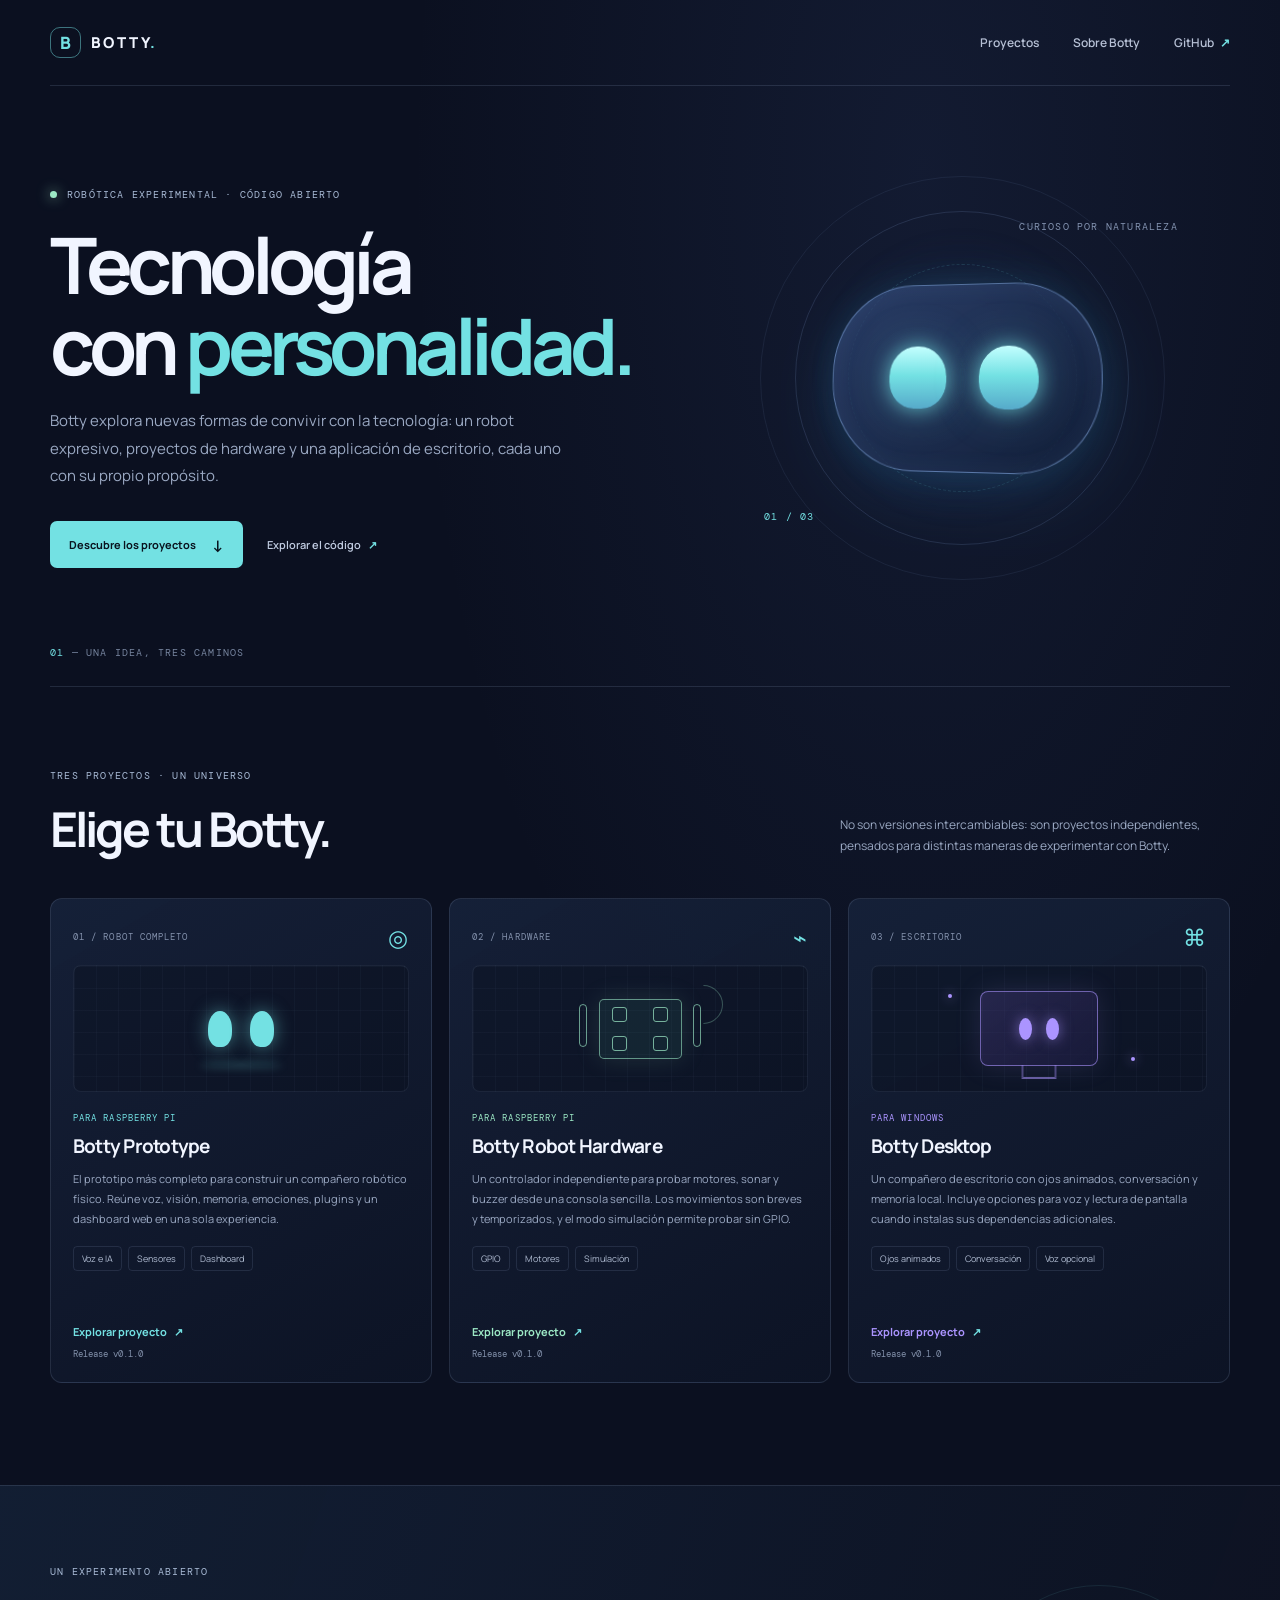
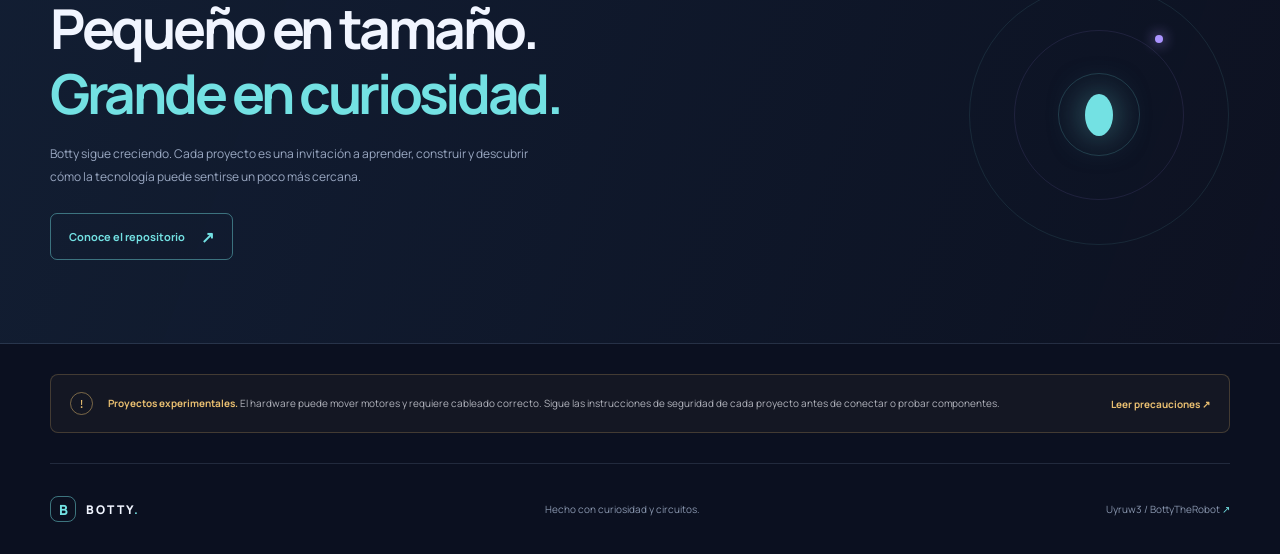
==== docs/index.html @ b3173e44 "Add Botty project showcase website Create a responsive Spanish landing page with descriptions and li" ====
<!doctype html>
<html lang="es">
  <head>
    <meta charset="utf-8">
    <meta name="viewport" content="width=device-width, initial-scale=1">
    <meta name="theme-color" content="#0b1020">
    <meta
      name="description"
      content="Conoce Botty: tres proyectos independientes de robótica y escritorio, con voz, visión, emociones y control físico."
    >
    <title>Botty — robótica con personalidad</title>
    <link rel="stylesheet" href="styles.css">
  </head>
  <body>
    <header class="site-header">
      <a class="brand" href="#inicio" aria-label="Botty, inicio">
        <span class="brand-mark" aria-hidden="true">B</span>
        <span>BOTTY<span class="brand-dot">.</span></span>
      </a>
      <nav aria-label="Navegación principal">
        <a href="#proyectos">Proyectos</a>
        <a href="#filosofia">Sobre Botty</a>
        <a class="nav-link" href="https://github.com/Uyruw3/BottyTheRobot">GitHub <span aria-hidden="true">↗</span></a>
      </nav>
    </header>

    <main>
      <section class="hero" id="inicio">
        <div class="hero-copy">
          <p class="eyebrow"><span class="status-dot"></span> ROBÓTICA EXPERIMENTAL · CÓDIGO ABIERTO</p>
          <h1>Tecnología<br>con <span>personalidad.</span></h1>
          <p class="hero-description">
            Botty explora nuevas formas de convivir con la tecnología: un robot
            expresivo, proyectos de hardware y una aplicación de escritorio,
            cada uno con su propio propósito.
          </p>
          <div class="hero-actions">
            <a class="button button-primary" href="#proyectos">Descubre los proyectos <span aria-hidden="true">↓</span></a>
            <a class="text-link" href="https://github.com/Uyruw3/BottyTheRobot">Explorar el código <span aria-hidden="true">↗</span></a>
          </div>
        </div>
        <div class="botty-orbit" role="img" aria-label="Ilustración abstracta de los ojos de Botty">
          <div class="orbit orbit-one"></div>
          <div class="orbit orbit-two"></div>
          <div class="botty-face">
            <span class="eye eye-left"></span>
            <span class="eye eye-right"></span>
          </div>
          <span class="orbit-label">CURIOSO POR NATURALEZA</span>
          <span class="orbit-coord">01 / 03</span>
        </div>
        <div class="hero-index" aria-hidden="true"><span>01</span> — UNA IDEA, TRES CAMINOS</div>
      </section>

      <section class="projects section-wrap" id="proyectos">
        <div class="section-heading">
          <div>
            <p class="eyebrow">TRES PROYECTOS · UN UNIVERSO</p>
            <h2>Elige tu Botty.</h2>
          </div>
          <p class="section-intro">
            No son versiones intercambiables: son proyectos independientes,
            pensados para distintas maneras de experimentar con Botty.
          </p>
        </div>

        <div class="project-grid">
          <article class="project-card card-prototype">
            <div class="card-topline"><span>01 / ROBOT COMPLETO</span><span class="card-symbol" aria-hidden="true">◎</span></div>
            <div class="project-illustration illustration-prototype" aria-hidden="true">
              <span class="illustration-eye"></span><span class="illustration-eye"></span>
              <span class="illustration-base"></span>
            </div>
            <p class="project-kicker">PARA RASPBERRY PI</p>
            <h3>Botty Prototype</h3>
            <p class="project-description">
              El prototipo más completo para construir un compañero robótico
              físico. Reúne voz, visión, memoria, emociones, plugins y un
              dashboard web en una sola experiencia.
            </p>
            <ul class="tag-list" aria-label="Funciones principales">
              <li>Voz e IA</li><li>Sensores</li><li>Dashboard</li>
            </ul>
            <a class="card-link" href="https://github.com/Uyruw3/BottyTheRobot/tree/robot_botty-v0.1.0/robot_botty">
              Explorar proyecto <span aria-hidden="true">↗</span>
            </a>
            <a class="release-link" href="https://github.com/Uyruw3/BottyTheRobot/releases/tag/robot_botty-v0.1.0">Release v0.1.0</a>
          </article>

          <article class="project-card card-hardware">
            <div class="card-topline"><span>02 / HARDWARE</span><span class="card-symbol" aria-hidden="true">⌁</span></div>
            <div class="project-illustration illustration-hardware" aria-hidden="true">
              <span class="hardware-wheel wheel-left"></span>
              <span class="hardware-board"><i></i><i></i><i></i><i></i></span>
              <span class="hardware-wheel wheel-right"></span>
              <span class="hardware-wave"></span>
            </div>
            <p class="project-kicker">PARA RASPBERRY PI</p>
            <h3>Botty Robot Hardware</h3>
            <p class="project-description">
              Un controlador independiente para probar motores, sonar y buzzer
              desde una consola sencilla. Los movimientos son breves y
              temporizados, y el modo simulación permite probar sin GPIO.
            </p>
            <ul class="tag-list" aria-label="Funciones principales">
              <li>GPIO</li><li>Motores</li><li>Simulación</li>
            </ul>
            <a class="card-link" href="https://github.com/Uyruw3/BottyTheRobot/tree/botty-robot-v0.1.0/botty-robot">
              Explorar proyecto <span aria-hidden="true">↗</span>
            </a>
            <a class="release-link" href="https://github.com/Uyruw3/BottyTheRobot/releases/tag/botty-robot-v0.1.0">Release v0.1.0</a>
          </article>

          <article class="project-card card-desktop">
            <div class="card-topline"><span>03 / ESCRITORIO</span><span class="card-symbol" aria-hidden="true">⌘</span></div>
            <div class="project-illustration illustration-desktop" aria-hidden="true">
              <span class="screen-frame">
                <span class="screen-eyes"><i></i><i></i></span>
                <span class="screen-stand"></span>
              </span>
              <span class="screen-spark spark-one"></span>
              <span class="screen-spark spark-two"></span>
            </div>
            <p class="project-kicker">PARA WINDOWS</p>
            <h3>Botty Desktop</h3>
            <p class="project-description">
              Un compañero de escritorio con ojos animados, conversación y
              memoria local. Incluye opciones para voz y lectura de pantalla
              cuando instalas sus dependencias adicionales.
            </p>
            <ul class="tag-list" aria-label="Funciones principales">
              <li>Ojos animados</li><li>Conversación</li><li>Voz opcional</li>
            </ul>
            <a class="card-link" href="https://github.com/Uyruw3/BottyTheRobot/tree/botty-desktop-v0.1.0/botty-desktop">
              Explorar proyecto <span aria-hidden="true">↗</span>
            </a>
            <a class="release-link" href="https://github.com/Uyruw3/BottyTheRobot/releases/tag/botty-desktop-v0.1.0">Release v0.1.0</a>
          </article>
        </div>
      </section>

      <section class="manifesto" id="filosofia">
        <div class="manifesto-inner">
          <p class="eyebrow">UN EXPERIMENTO ABIERTO</p>
          <h2>Pequeño en tamaño.<br><span>Grande en curiosidad.</span></h2>
          <p>
            Botty sigue creciendo. Cada proyecto es una invitación a aprender,
            construir y descubrir cómo la tecnología puede sentirse un poco
            más cercana.
          </p>
          <a class="button button-outline" href="https://github.com/Uyruw3/BottyTheRobot">Conoce el repositorio <span aria-hidden="true">↗</span></a>
        </div>
        <div class="manifesto-orbit" aria-hidden="true"><span></span><i></i></div>
      </section>

      <aside class="safety-note">
        <span class="safety-icon" aria-hidden="true">!</span>
        <p><strong>Proyectos experimentales.</strong> El hardware puede mover motores y requiere cableado correcto. Sigue las instrucciones de seguridad de cada proyecto antes de conectar o probar componentes.</p>
        <a href="https://github.com/Uyruw3/BottyTheRobot/tree/botty-robot-v0.1.0/botty-robot#requirements-and-wiring">Leer precauciones <span aria-hidden="true">↗</span></a>
      </aside>
    </main>

    <footer class="site-footer">
      <a class="brand" href="#inicio"><span class="brand-mark" aria-hidden="true">B</span><span>BOTTY<span class="brand-dot">.</span></span></a>
      <p>Hecho con curiosidad y circuitos.</p>
      <a href="https://github.com/Uyruw3/BottyTheRobot">Uyruw3 / BottyTheRobot <span aria-hidden="true">↗</span></a>
    </footer>
  </body>
</html>
---- docs/styles.css ----
@import url("https://fonts.googleapis.com/css2?family=DM+Mono:wght@400;500&family=Manrope:wght@400;500;600;700;800&display=swap");

:root {
  color-scheme: dark;
  --bg: #0b1020;
  --bg-soft: #10172a;
  --panel: #121b30;
  --line: rgba(174, 194, 231, 0.14);
  --text: #f1f5ff;
  --muted: #9aa8c2;
  --cyan: #73e1e3;
  --violet: #ab94ff;
  --mint: #9ce8c5;
  --mono: "DM Mono", Consolas, monospace;
  --sans: "Manrope", "Segoe UI", sans-serif;
}

* {
  box-sizing: border-box;
}

html {
  scroll-behavior: smooth;
}

body {
  min-width: 320px;
  margin: 0;
  background:
    radial-gradient(ellipse at 72% 8%, rgba(75, 105, 177, 0.12), transparent 32rem),
    var(--bg);
  color: var(--text);
  font-family: var(--sans);
  -webkit-font-smoothing: antialiased;
}

a {
  color: inherit;
  text-decoration: none;
}

a:focus-visible {
  outline: 2px solid var(--cyan);
  outline-offset: 5px;
}

.site-header,
.site-footer {
  display: flex;
  align-items: center;
  justify-content: space-between;
  width: min(1180px, calc(100% - 64px));
  margin: 0 auto;
}

.site-header {
  min-height: 86px;
  border-bottom: 1px solid var(--line);
}

.brand {
  display: inline-flex;
  align-items: center;
  gap: 10px;
  font-size: 15px;
  font-weight: 800;
  letter-spacing: 0.16em;
}

.brand-mark {
  display: grid;
  width: 31px;
  height: 31px;
  place-items: center;
  border: 1px solid rgba(115, 225, 227, 0.48);
  border-radius: 10px;
  color: var(--cyan);
  font-size: 17px;
  letter-spacing: 0;
}

.brand-dot {
  color: var(--cyan);
}

.site-header nav {
  display: flex;
  align-items: center;
  gap: 34px;
  color: #b6c0d5;
  font-size: 12px;
  font-weight: 600;
}

.site-header nav a,
.site-footer a,
.text-link,
.safety-note a {
  transition: color 160ms ease;
}

.site-header nav a:hover,
.site-footer a:hover,
.text-link:hover,
.safety-note a:hover {
  color: var(--cyan);
}

.nav-link span {
  margin-left: 4px;
  color: var(--cyan);
}

.hero {
  position: relative;
  display: grid;
  grid-template-columns: 1fr 0.88fr;
  align-items: center;
  gap: 36px;
  width: min(1180px, calc(100% - 64px));
  min-height: 570px;
  margin: 0 auto;
  padding: 72px 0 88px;
}

.hero-copy {
  position: relative;
  z-index: 1;
  max-width: 620px;
}

.eyebrow,
.project-kicker,
.card-topline,
.hero-index,
.orbit-label,
.orbit-coord {
  font-family: var(--mono);
  font-size: 10px;
  font-weight: 400;
  letter-spacing: 0.12em;
}

.eyebrow {
  display: flex;
  align-items: center;
  gap: 10px;
  margin: 0 0 23px;
  color: #a8bad5;
}

.status-dot {
  width: 7px;
  height: 7px;
  border-radius: 50%;
  background: var(--mint);
  box-shadow: 0 0 13px rgba(156, 232, 197, 0.8);
}

h1,
h2,
h3,
p {
  margin-top: 0;
}

h1 {
  margin-bottom: 21px;
  font-size: clamp(48px, 6.5vw, 78px);
  font-weight: 700;
  letter-spacing: -0.07em;
  line-height: 1.04;
}

h1 span,
.manifesto h2 span {
  color: var(--cyan);
}

.hero-description {
  max-width: 535px;
  margin-bottom: 31px;
  color: var(--muted);
  font-size: 15px;
  line-height: 1.85;
}

.hero-actions {
  display: flex;
  align-items: center;
  flex-wrap: wrap;
  gap: 24px;
}

.button {
  display: inline-flex;
  min-height: 47px;
  align-items: center;
  justify-content: center;
  gap: 16px;
  padding: 0 18px;
  border: 1px solid transparent;
  border-radius: 7px;
  font-size: 11px;
  font-weight: 700;
  transition: transform 160ms ease, background 160ms ease, border-color 160ms ease;
}

.button:hover {
  transform: translateY(-2px);
}

.button-primary {
  background: var(--cyan);
  color: #09131e;
}

.button-primary:hover {
  background: #9af2ed;
}

.button-primary span,
.button-outline span {
  font-size: 16px;
}

.text-link {
  color: #c0cbe0;
  font-size: 11px;
  font-weight: 600;
}

.text-link span,
.card-link span {
  margin-left: 5px;
  color: var(--cyan);
}

.botty-orbit {
  position: relative;
  display: grid;
  width: min(100%, 440px);
  aspect-ratio: 1;
  place-items: center;
  justify-self: center;
  isolation: isolate;
}

.botty-orbit::before,
.botty-orbit::after {
  position: absolute;
  z-index: -1;
  border-radius: 50%;
  content: "";
}

.botty-orbit::before {
  inset: 17%;
  background: radial-gradient(circle, rgba(76, 111, 176, 0.24), rgba(21, 35, 65, 0.12) 57%, transparent 72%);
  filter: blur(4px);
}

.botty-orbit::after {
  inset: 4%;
  border: 1px solid rgba(127, 154, 208, 0.1);
}

.orbit {
  position: absolute;
  border: 1px solid rgba(135, 163, 217, 0.17);
  border-radius: 50%;
}

.orbit-one {
  inset: 12%;
}

.orbit-two {
  inset: 24%;
  border-style: dashed;
  border-color: rgba(115, 225, 227, 0.15);
}

.botty-face {
  display: flex;
  width: 62%;
  height: 43%;
  align-items: center;
  justify-content: center;
  gap: 12%;
  border: 1px solid rgba(137, 177, 234, 0.54);
  border-radius: 31% / 48%;
  background: linear-gradient(145deg, rgba(48, 71, 118, 0.76), rgba(17, 30, 56, 0.9));
  box-shadow:
    0 20px 65px rgba(41, 108, 171, 0.22),
    inset 0 0 25px rgba(122, 178, 240, 0.08),
    0 0 40px rgba(69, 180, 208, 0.12);
  transform: perspective(550px) rotateY(-9deg) rotateX(3deg);
}

.eye {
  width: 22%;
  height: 34%;
  border-radius: 48% 48% 43% 43%;
  background: linear-gradient(180deg, #c3ffff 0%, var(--cyan) 47%, #56aaca 100%);
  box-shadow: 0 0 20px rgba(115, 225, 227, 0.7), 0 0 48px rgba(115, 225, 227, 0.26);
  animation: blink 6s ease-in-out infinite;
}

.eye-right {
  animation-delay: 120ms;
}

.orbit-label,
.orbit-coord {
  position: absolute;
  color: #8393b0;
}

.orbit-label {
  top: 14%;
  right: 1%;
}

.orbit-coord {
  bottom: 17%;
  left: 5%;
  color: var(--cyan);
}

.hero-index {
  position: absolute;
  bottom: 27px;
  left: 0;
  color: #76849e;
}

.hero-index span {
  color: var(--cyan);
}

.section-wrap {
  width: min(1180px, calc(100% - 64px));
  margin: 0 auto;
}

.projects {
  padding: 82px 0 102px;
  border-top: 1px solid var(--line);
}

.section-heading {
  display: flex;
  align-items: end;
  justify-content: space-between;
  gap: 40px;
  margin-bottom: 37px;
}

.section-heading .eyebrow {
  margin-bottom: 14px;
}

h2 {
  margin-bottom: 0;
  font-size: clamp(34px, 4vw, 48px);
  font-weight: 700;
  letter-spacing: -0.06em;
}

.section-intro {
  max-width: 390px;
  margin-bottom: 4px;
  color: var(--muted);
  font-size: 12px;
  line-height: 1.8;
}

.project-grid {
  display: grid;
  grid-template-columns: repeat(3, minmax(0, 1fr));
  gap: 17px;
}

.project-card {
  display: flex;
  min-height: 485px;
  flex-direction: column;
  padding: 22px;
  border: 1px solid var(--line);
  border-radius: 12px;
  background: linear-gradient(150deg, rgba(22, 33, 57, 0.94), rgba(13, 20, 37, 0.96));
  transition: border-color 180ms ease, transform 180ms ease;
}

.project-card:hover {
  transform: translateY(-4px);
  border-color: rgba(115, 225, 227, 0.35);
}

.card-topline {
  display: flex;
  align-items: center;
  justify-content: space-between;
  color: #8492ad;
  font-size: 9px;
}

.card-symbol {
  color: var(--cyan);
  font-family: var(--sans);
  font-size: 23px;
}

.project-illustration {
  position: relative;
  display: flex;
  height: 127px;
  align-items: center;
  justify-content: center;
  overflow: hidden;
  margin: 12px 0 20px;
  border: 1px solid rgba(149, 171, 211, 0.1);
  border-radius: 8px;
  background:
    linear-gradient(rgba(148, 174, 220, 0.035) 1px, transparent 1px),
    linear-gradient(90deg, rgba(148, 174, 220, 0.035) 1px, transparent 1px),
    rgba(8, 14, 27, 0.38);
  background-size: 22px 22px;
}

.illustration-eye {
  z-index: 1;
  width: 24px;
  height: 36px;
  margin: 0 9px;
  border-radius: 50% 50% 42% 42%;
  background: var(--cyan);
  box-shadow: 0 0 18px rgba(115, 225, 227, 0.52);
}

.illustration-base {
  position: absolute;
  bottom: 24px;
  width: 82px;
  height: 4px;
  border-radius: 50%;
  background: rgba(115, 225, 227, 0.36);
  filter: blur(4px);
}

.hardware-board {
  position: relative;
  display: grid;
  width: 83px;
  height: 60px;
  grid-template-columns: 1fr 1fr;
  place-items: center;
  border: 1px solid rgba(156, 232, 197, 0.58);
  border-radius: 5px;
  background: rgba(58, 126, 111, 0.16);
  box-shadow: 0 0 26px rgba(156, 232, 197, 0.13);
}

.hardware-board i {
  width: 15px;
  height: 15px;
  border: 1px solid rgba(156, 232, 197, 0.72);
  border-radius: 3px;
}

.hardware-wheel {
  position: absolute;
  top: 38px;
  width: 8px;
  height: 43px;
  border: 1px solid rgba(156, 232, 197, 0.65);
  border-radius: 5px;
}

.wheel-left {
  left: calc(50% - 61px);
}

.wheel-right {
  right: calc(50% - 61px);
}

.hardware-wave {
  position: absolute;
  top: 19px;
  right: calc(50% - 83px);
  width: 39px;
  height: 39px;
  border: 1px solid rgba(156, 232, 197, 0.3);
  border-left-color: transparent;
  border-bottom-color: transparent;
  border-radius: 50%;
  transform: rotate(45deg);
}

.screen-frame {
  position: relative;
  display: flex;
  width: 118px;
  height: 75px;
  align-items: center;
  justify-content: center;
  border: 1px solid rgba(171, 148, 255, 0.58);
  border-radius: 8px;
  background: linear-gradient(140deg, rgba(115, 88, 190, 0.24), rgba(29, 29, 66, 0.68));
  box-shadow: 0 0 27px rgba(171, 148, 255, 0.13);
}

.screen-eyes {
  display: flex;
  gap: 14px;
}

.screen-eyes i {
  width: 13px;
  height: 22px;
  border-radius: 50%;
  background: var(--violet);
  box-shadow: 0 0 14px rgba(171, 148, 255, 0.6);
}

.screen-stand {
  position: absolute;
  bottom: -14px;
  left: 50%;
  width: 35px;
  height: 14px;
  border-bottom: 2px solid rgba(171, 148, 255, 0.56);
  border-left: 2px solid rgba(171, 148, 255, 0.38);
  border-right: 2px solid rgba(171, 148, 255, 0.38);
  transform: translateX(-50%);
}

.screen-spark {
  position: absolute;
  width: 4px;
  height: 4px;
  border-radius: 50%;
  background: var(--violet);
  box-shadow: 0 0 12px var(--violet);
}

.spark-one {
  top: 28px;
  left: calc(50% - 91px);
}

.spark-two {
  right: calc(50% - 96px);
  bottom: 30px;
}

.card-prototype .project-kicker,
.card-prototype .card-link {
  color: var(--cyan);
}

.card-hardware .project-kicker,
.card-hardware .card-link {
  color: var(--mint);
}

.card-desktop .project-kicker,
.card-desktop .card-link {
  color: var(--violet);
}

.project-kicker {
  margin-bottom: 9px;
  font-size: 9px;
}

.project-card h3 {
  margin-bottom: 10px;
  font-size: 19px;
  letter-spacing: -0.04em;
}

.project-description {
  margin-bottom: 18px;
  color: var(--muted);
  font-size: 11px;
  line-height: 1.8;
}

.tag-list {
  display: flex;
  flex-wrap: wrap;
  gap: 6px;
  margin: 0 0 21px;
  padding: 0;
  list-style: none;
}

.tag-list li {
  padding: 5px 8px;
  border: 1px solid rgba(148, 170, 209, 0.15);
  border-radius: 4px;
  color: #afbbd1;
  font-size: 9px;
}

.card-link {
  margin-top: auto;
  font-size: 11px;
  font-weight: 700;
}

.release-link {
  align-self: flex-start;
  margin-top: 9px;
  color: #8290aa;
  font-family: var(--mono);
  font-size: 9px;
  transition: color 160ms ease;
}

.release-link:hover {
  color: var(--text);
}

.manifesto {
  position: relative;
  overflow: hidden;
  border-top: 1px solid var(--line);
  border-bottom: 1px solid var(--line);
  background: linear-gradient(110deg, rgba(19, 31, 53, 0.9), rgba(13, 18, 34, 0.86));
}

.manifesto-inner {
  position: relative;
  z-index: 1;
  width: min(1180px, calc(100% - 64px));
  margin: 0 auto;
  padding: 79px 0 83px;
}

.manifesto .eyebrow {
  margin-bottom: 18px;
}

.manifesto h2 {
  margin-bottom: 17px;
  font-size: clamp(36px, 4.5vw, 55px);
  line-height: 1.18;
}

.manifesto-inner > p:not(.eyebrow) {
  max-width: 490px;
  margin-bottom: 25px;
  color: var(--muted);
  font-size: 12px;
  line-height: 1.9;
}

.button-outline {
  border-color: rgba(115, 225, 227, 0.44);
  color: var(--cyan);
}

.button-outline:hover {
  border-color: var(--cyan);
  background: rgba(115, 225, 227, 0.08);
}

.manifesto-orbit {
  position: absolute;
  top: 50%;
  right: max(4%, calc((100vw - 1180px) / 2));
  display: grid;
  width: 260px;
  aspect-ratio: 1;
  place-items: center;
  border: 1px solid rgba(115, 225, 227, 0.1);
  border-radius: 50%;
  transform: translateY(-50%);
}

.manifesto-orbit::before,
.manifesto-orbit::after {
  position: absolute;
  border: 1px solid rgba(171, 148, 255, 0.11);
  border-radius: 50%;
  content: "";
}

.manifesto-orbit::before {
  inset: 17%;
}

.manifesto-orbit::after {
  inset: 34%;
  border-color: rgba(115, 225, 227, 0.18);
}

.manifesto-orbit span {
  width: 28px;
  height: 42px;
  border-radius: 50%;
  background: var(--cyan);
  box-shadow: 0 0 35px rgba(115, 225, 227, 0.5);
}

.manifesto-orbit i {
  position: absolute;
  top: 19%;
  right: 25%;
  width: 8px;
  height: 8px;
  border-radius: 50%;
  background: var(--violet);
  box-shadow: 0 0 14px var(--violet);
}

.safety-note {
  display: flex;
  align-items: center;
  gap: 15px;
  width: min(1180px, calc(100% - 64px));
  margin: 30px auto;
  padding: 17px 19px;
  border: 1px solid rgba(232, 190, 112, 0.22);
  border-radius: 8px;
  background: rgba(232, 190, 112, 0.045);
}

.safety-icon {
  display: grid;
  width: 23px;
  height: 23px;
  flex: 0 0 auto;
  place-items: center;
  border: 1px solid rgba(232, 190, 112, 0.48);
  border-radius: 50%;
  color: #e8be70;
  font-family: var(--mono);
  font-size: 12px;
}

.safety-note p {
  flex: 1;
  margin: 0;
  color: #b1b3bc;
  font-size: 10px;
  line-height: 1.7;
}

.safety-note strong {
  color: #e8be70;
}

.safety-note a {
  flex: 0 0 auto;
  color: #e8be70;
  font-size: 10px;
  font-weight: 700;
}

.site-footer {
  min-height: 91px;
  border-top: 1px solid var(--line);
  color: #8996ae;
  font-size: 10px;
}

.site-footer .brand {
  color: var(--text);
  font-size: 12px;
}

.site-footer .brand-mark {
  width: 26px;
  height: 26px;
  border-radius: 8px;
  font-size: 14px;
}

.site-footer p {
  margin: 0;
}

.site-footer > a:last-child span {
  color: var(--cyan);
}

@keyframes blink {
  0%, 42%, 47%, 100% { transform: scaleY(1); }
  44%, 45% { transform: scaleY(0.12); }
}

@media (max-width: 900px) {
  .hero {
    grid-template-columns: 1fr 0.75fr;
    min-height: 500px;
  }

  .botty-orbit {
    width: 340px;
    max-width: 100%;
  }

  .project-grid {
    grid-template-columns: 1fr 1fr;
  }

  .project-card:last-child {
    grid-column: 1 / -1;
  }

  .project-card:last-child .project-description {
    max-width: 540px;
  }
}

@media (max-width: 650px) {
  .site-header,
  .site-footer,
  .hero,
  .section-wrap,
  .manifesto-inner,
  .safety-note {
    width: min(100% - 36px, 1180px);
  }

  .site-header {
    min-height: 70px;
  }

  .site-header nav {
    gap: 16px;
    font-size: 10px;
  }

  .site-header nav a:first-child {
    display: none;
  }

  .hero {
    grid-template-columns: 1fr;
    gap: 7px;
    padding: 65px 0 64px;
  }

  h1 {
    font-size: clamp(48px, 14vw, 69px);
  }

  .hero-description {
    max-width: 460px;
    font-size: 13px;
  }

  .botty-orbit {
    width: min(100%, 350px);
    margin-top: 17px;
  }

  .hero-index {
    bottom: 20px;
  }

  .projects {
    padding: 60px 0 68px;
  }

  .section-heading {
    display: block;
  }

  .section-intro {
    margin-top: 13px;
  }

  .project-grid {
    grid-template-columns: 1fr;
  }

  .project-card,
  .project-card:last-child {
    min-height: 0;
    grid-column: auto;
  }

  .project-illustration {
    height: 145px;
  }

  .manifesto-inner {
    padding: 63px 0;
  }

  .manifesto-orbit {
    top: auto;
    right: -48px;
    bottom: -55px;
    width: 175px;
    opacity: 0.48;
    transform: none;
  }

  .safety-note {
    align-items: flex-start;
    flex-wrap: wrap;
    gap: 10px;
    margin: 22px auto;
  }

  .safety-note p {
    flex-basis: calc(100% - 36px);
  }

  .safety-note a {
    margin-left: 33px;
  }

  .site-footer {
    min-height: 80px;
    flex-wrap: wrap;
    gap: 8px;
    padding: 16px 0;
  }

  .site-footer p {
    display: none;
  }
}

@media (prefers-reduced-motion: reduce) {
  *,
  *::before,
  *::after {
    scroll-behavior: auto !important;
    animation-duration: 0.01ms !important;
    animation-iteration-count: 1 !important;
    transition-duration: 0.01ms !important;
  }
}
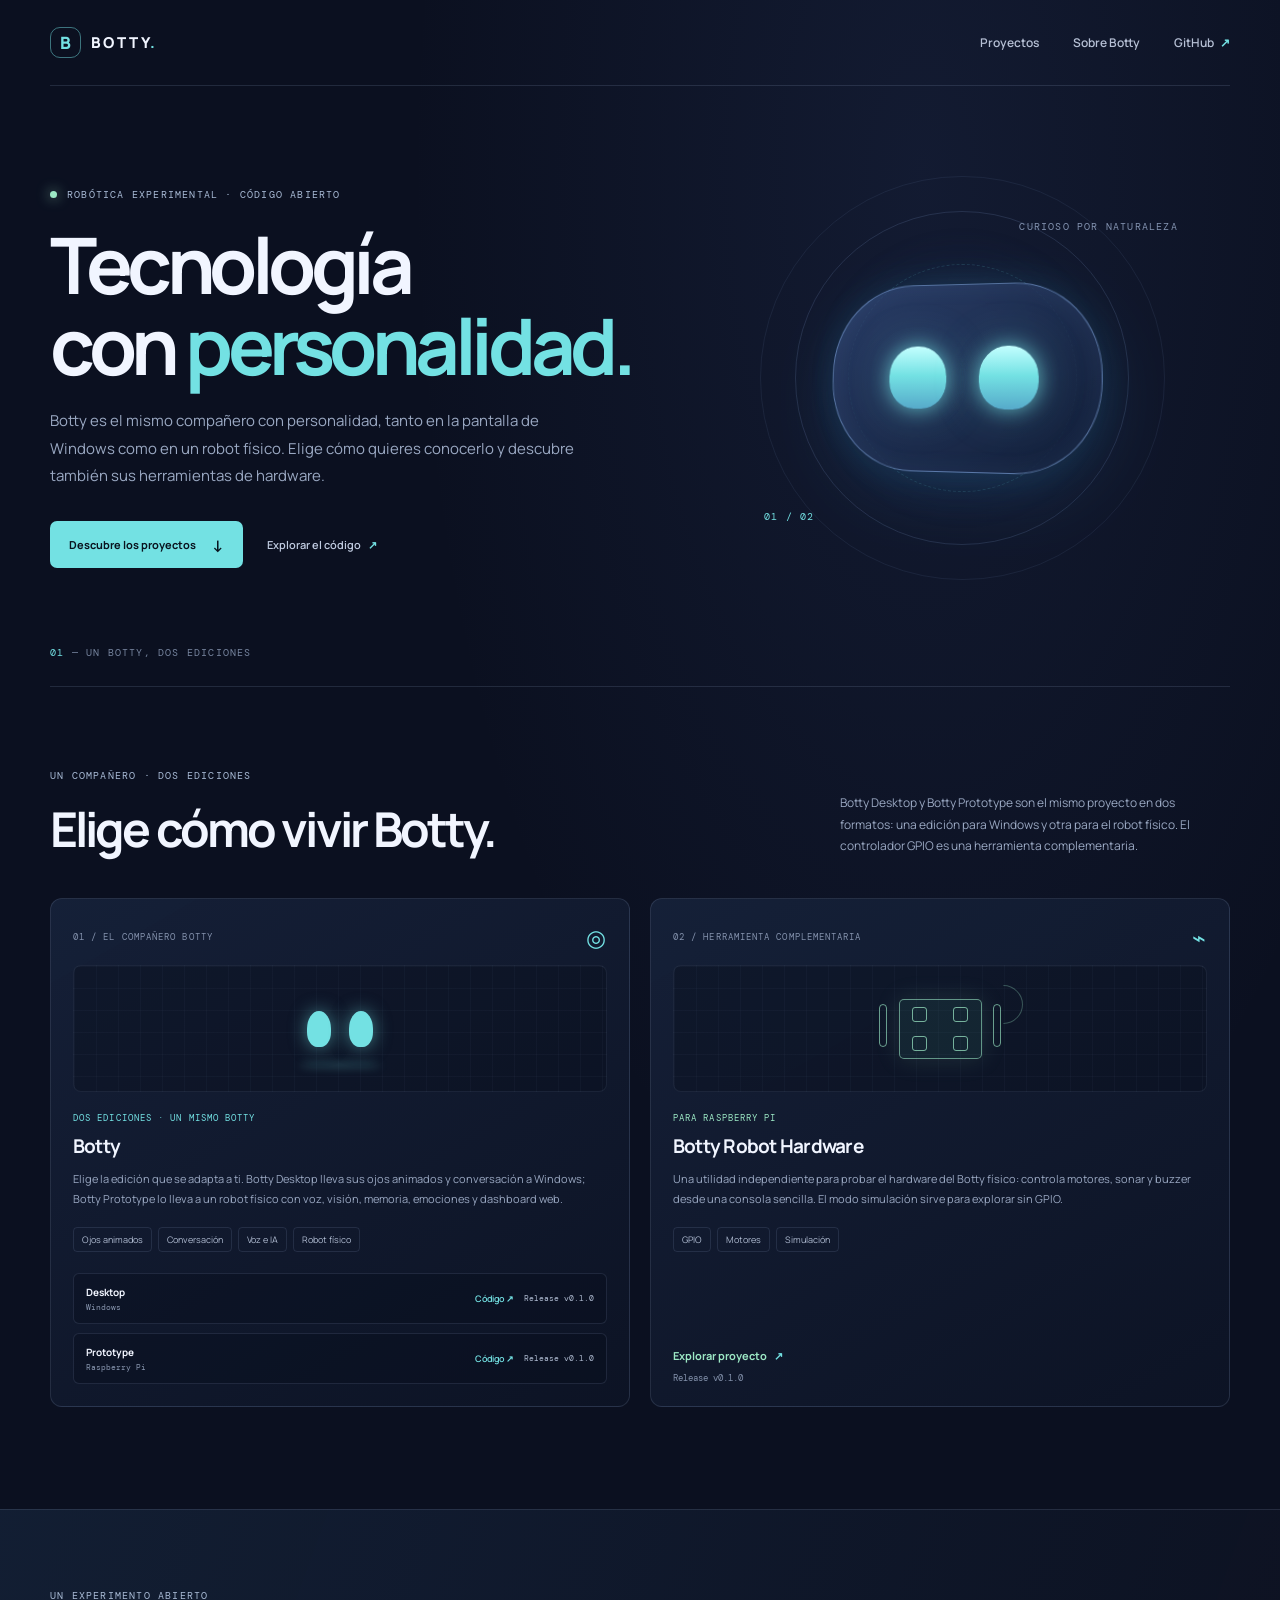
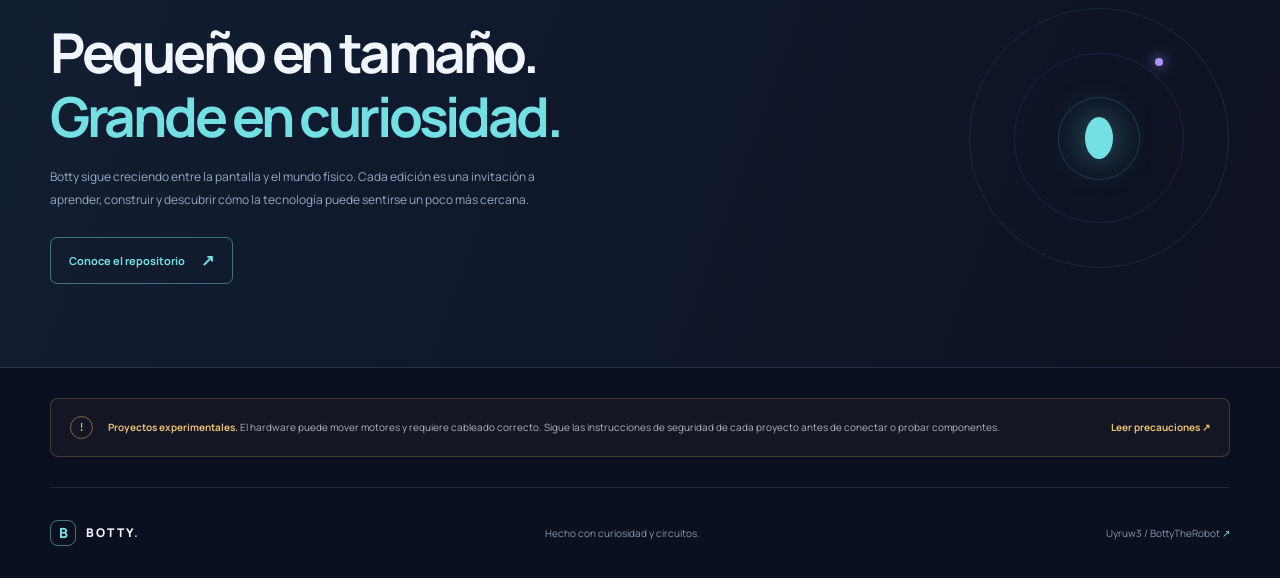
==== commit e0f8b044: "Clarify Botty desktop and prototype editions Present Botty Desktop and Botty Prototype as editions o" ====
--- a/docs/index.html
+++ b/docs/index.html
@@ -6,7 +6,7 @@
     <meta name="theme-color" content="#0b1020">
     <meta
       name="description"
-      content="Conoce Botty: tres proyectos independientes de robótica y escritorio, con voz, visión, emociones y control físico."
+      content="Conoce Botty: el mismo compañero en edición de escritorio para Windows y prototipo físico para Raspberry Pi, más herramientas de hardware."
     >
     <title>Botty — robótica con personalidad</title>
     <link rel="stylesheet" href="styles.css">
@@ -30,9 +30,9 @@
           <p class="eyebrow"><span class="status-dot"></span> ROBÓTICA EXPERIMENTAL · CÓDIGO ABIERTO</p>
           <h1>Tecnología<br>con <span>personalidad.</span></h1>
           <p class="hero-description">
-            Botty explora nuevas formas de convivir con la tecnología: un robot
-            expresivo, proyectos de hardware y una aplicación de escritorio,
-            cada uno con su propio propósito.
+            Botty es el mismo compañero con personalidad, tanto en la pantalla
+            de Windows como en un robot físico. Elige cómo quieres conocerlo y
+            descubre también sus herramientas de hardware.
           </p>
           <div class="hero-actions">
             <a class="button button-primary" href="#proyectos">Descubre los proyectos <span aria-hidden="true">↓</span></a>
@@ -47,48 +47,57 @@
             <span class="eye eye-right"></span>
           </div>
           <span class="orbit-label">CURIOSO POR NATURALEZA</span>
-          <span class="orbit-coord">01 / 03</span>
+          <span class="orbit-coord">01 / 02</span>
         </div>
-        <div class="hero-index" aria-hidden="true"><span>01</span> — UNA IDEA, TRES CAMINOS</div>
+        <div class="hero-index" aria-hidden="true"><span>01</span> — UN BOTTY, DOS EDICIONES</div>
       </section>
 
       <section class="projects section-wrap" id="proyectos">
         <div class="section-heading">
           <div>
-            <p class="eyebrow">TRES PROYECTOS · UN UNIVERSO</p>
-            <h2>Elige tu Botty.</h2>
+            <p class="eyebrow">UN COMPAÑERO · DOS EDICIONES</p>
+            <h2>Elige cómo vivir Botty.</h2>
           </div>
           <p class="section-intro">
-            No son versiones intercambiables: son proyectos independientes,
-            pensados para distintas maneras de experimentar con Botty.
+            Botty Desktop y Botty Prototype son el mismo proyecto en dos
+            formatos: una edición para Windows y otra para el robot físico.
+            El controlador GPIO es una herramienta complementaria.
           </p>
         </div>
 
         <div class="project-grid">
           <article class="project-card card-prototype">
-            <div class="card-topline"><span>01 / ROBOT COMPLETO</span><span class="card-symbol" aria-hidden="true">◎</span></div>
+            <div class="card-topline"><span>01 / EL COMPAÑERO BOTTY</span><span class="card-symbol" aria-hidden="true">◎</span></div>
             <div class="project-illustration illustration-prototype" aria-hidden="true">
               <span class="illustration-eye"></span><span class="illustration-eye"></span>
               <span class="illustration-base"></span>
             </div>
-            <p class="project-kicker">PARA RASPBERRY PI</p>
-            <h3>Botty Prototype</h3>
+            <p class="project-kicker">DOS EDICIONES · UN MISMO BOTTY</p>
+            <h3>Botty</h3>
             <p class="project-description">
-              El prototipo más completo para construir un compañero robótico
-              físico. Reúne voz, visión, memoria, emociones, plugins y un
-              dashboard web en una sola experiencia.
+              Elige la edición que se adapta a ti. Botty Desktop lleva sus ojos
+              animados y conversación a Windows; Botty Prototype lo lleva a un
+              robot físico con voz, visión, memoria, emociones y dashboard web.
             </p>
-            <ul class="tag-list" aria-label="Funciones principales">
-              <li>Voz e IA</li><li>Sensores</li><li>Dashboard</li>
+            <ul class="tag-list" aria-label="Funciones de Botty">
+              <li>Ojos animados</li><li>Conversación</li><li>Voz e IA</li><li>Robot físico</li>
             </ul>
-            <a class="card-link" href="https://github.com/Uyruw3/BottyTheRobot/tree/robot_botty-v0.1.0/robot_botty">
-              Explorar proyecto <span aria-hidden="true">↗</span>
-            </a>
-            <a class="release-link" href="https://github.com/Uyruw3/BottyTheRobot/releases/tag/robot_botty-v0.1.0">Release v0.1.0</a>
+            <div class="edition-links">
+              <div class="edition-link">
+                <span><strong>Desktop</strong><small>Windows</small></span>
+                <a href="https://github.com/Uyruw3/BottyTheRobot/tree/botty-desktop-v0.1.0/botty-desktop">Código <span aria-hidden="true">↗</span></a>
+                <a href="https://github.com/Uyruw3/BottyTheRobot/releases/tag/botty-desktop-v0.1.0">Release v0.1.0</a>
+              </div>
+              <div class="edition-link">
+                <span><strong>Prototype</strong><small>Raspberry Pi</small></span>
+                <a href="https://github.com/Uyruw3/BottyTheRobot/tree/robot_botty-v0.1.0/robot_botty">Código <span aria-hidden="true">↗</span></a>
+                <a href="https://github.com/Uyruw3/BottyTheRobot/releases/tag/robot_botty-v0.1.0">Release v0.1.0</a>
+              </div>
+            </div>
           </article>
 
           <article class="project-card card-hardware">
-            <div class="card-topline"><span>02 / HARDWARE</span><span class="card-symbol" aria-hidden="true">⌁</span></div>
+            <div class="card-topline"><span>02 / HERRAMIENTA COMPLEMENTARIA</span><span class="card-symbol" aria-hidden="true">⌁</span></div>
             <div class="project-illustration illustration-hardware" aria-hidden="true">
               <span class="hardware-wheel wheel-left"></span>
               <span class="hardware-board"><i></i><i></i><i></i><i></i></span>
@@ -98,9 +107,9 @@
             <p class="project-kicker">PARA RASPBERRY PI</p>
             <h3>Botty Robot Hardware</h3>
             <p class="project-description">
-              Un controlador independiente para probar motores, sonar y buzzer
-              desde una consola sencilla. Los movimientos son breves y
-              temporizados, y el modo simulación permite probar sin GPIO.
+              Una utilidad independiente para probar el hardware del Botty
+              físico: controla motores, sonar y buzzer desde una consola
+              sencilla. El modo simulación sirve para explorar sin GPIO.
             </p>
             <ul class="tag-list" aria-label="Funciones principales">
               <li>GPIO</li><li>Motores</li><li>Simulación</li>
@@ -110,32 +119,6 @@
             </a>
             <a class="release-link" href="https://github.com/Uyruw3/BottyTheRobot/releases/tag/botty-robot-v0.1.0">Release v0.1.0</a>
           </article>
-
-          <article class="project-card card-desktop">
-            <div class="card-topline"><span>03 / ESCRITORIO</span><span class="card-symbol" aria-hidden="true">⌘</span></div>
-            <div class="project-illustration illustration-desktop" aria-hidden="true">
-              <span class="screen-frame">
-                <span class="screen-eyes"><i></i><i></i></span>
-                <span class="screen-stand"></span>
-              </span>
-              <span class="screen-spark spark-one"></span>
-              <span class="screen-spark spark-two"></span>
-            </div>
-            <p class="project-kicker">PARA WINDOWS</p>
-            <h3>Botty Desktop</h3>
-            <p class="project-description">
-              Un compañero de escritorio con ojos animados, conversación y
-              memoria local. Incluye opciones para voz y lectura de pantalla
-              cuando instalas sus dependencias adicionales.
-            </p>
-            <ul class="tag-list" aria-label="Funciones principales">
-              <li>Ojos animados</li><li>Conversación</li><li>Voz opcional</li>
-            </ul>
-            <a class="card-link" href="https://github.com/Uyruw3/BottyTheRobot/tree/botty-desktop-v0.1.0/botty-desktop">
-              Explorar proyecto <span aria-hidden="true">↗</span>
-            </a>
-            <a class="release-link" href="https://github.com/Uyruw3/BottyTheRobot/releases/tag/botty-desktop-v0.1.0">Release v0.1.0</a>
-          </article>
         </div>
       </section>
 
@@ -144,9 +127,9 @@
           <p class="eyebrow">UN EXPERIMENTO ABIERTO</p>
           <h2>Pequeño en tamaño.<br><span>Grande en curiosidad.</span></h2>
           <p>
-            Botty sigue creciendo. Cada proyecto es una invitación a aprender,
-            construir y descubrir cómo la tecnología puede sentirse un poco
-            más cercana.
+            Botty sigue creciendo entre la pantalla y el mundo físico. Cada
+            edición es una invitación a aprender, construir y descubrir cómo
+            la tecnología puede sentirse un poco más cercana.
           </p>
           <a class="button button-outline" href="https://github.com/Uyruw3/BottyTheRobot">Conoce el repositorio <span aria-hidden="true">↗</span></a>
         </div>
--- a/docs/styles.css
+++ b/docs/styles.css
@@ -378,8 +378,8 @@
 
 .project-grid {
   display: grid;
-  grid-template-columns: repeat(3, minmax(0, 1fr));
-  gap: 17px;
+  grid-template-columns: repeat(2, minmax(0, 1fr));
+  gap: 20px;
 }
 
 .project-card {
@@ -625,6 +625,55 @@
   color: var(--text);
 }
 
+.edition-links {
+  display: grid;
+  gap: 9px;
+  margin-top: auto;
+}
+
+.edition-link {
+  display: grid;
+  grid-template-columns: 1fr auto auto;
+  align-items: center;
+  gap: 10px;
+  padding: 11px 12px;
+  border: 1px solid rgba(148, 170, 209, 0.15);
+  border-radius: 6px;
+  background: rgba(8, 14, 27, 0.35);
+}
+
+.edition-link > span {
+  display: grid;
+  gap: 3px;
+}
+
+.edition-link strong {
+  font-size: 10px;
+}
+
+.edition-link small,
+.edition-link > a:last-child {
+  color: #8997b0;
+  font-family: var(--mono);
+  font-size: 8px;
+}
+
+.edition-link > a {
+  color: var(--cyan);
+  font-size: 9px;
+  font-weight: 600;
+  transition: color 160ms ease;
+}
+
+.edition-link > a:hover {
+  color: var(--text);
+}
+
+.edition-link > a:last-child {
+  color: #afbbd1;
+  font-weight: 400;
+}
+
 .manifesto {
   position: relative;
   overflow: hidden;
@@ -805,16 +854,8 @@
     max-width: 100%;
   }
 
-  .project-grid {
-    grid-template-columns: 1fr 1fr;
-  }
-
-  .project-card:last-child {
-    grid-column: 1 / -1;
-  }
-
-  .project-card:last-child .project-description {
-    max-width: 540px;
+  .project-card {
+    min-height: 485px;
   }
 }
 
@@ -881,14 +922,20 @@
     grid-template-columns: 1fr;
   }
 
-  .project-card,
-  .project-card:last-child {
+  .project-card {
     min-height: 0;
-    grid-column: auto;
   }
 
   .project-illustration {
     height: 145px;
+  }
+
+  .edition-link {
+    grid-template-columns: 1fr auto;
+  }
+
+  .edition-link > a:last-child {
+    grid-column: 2;
   }
 
   .manifesto-inner {
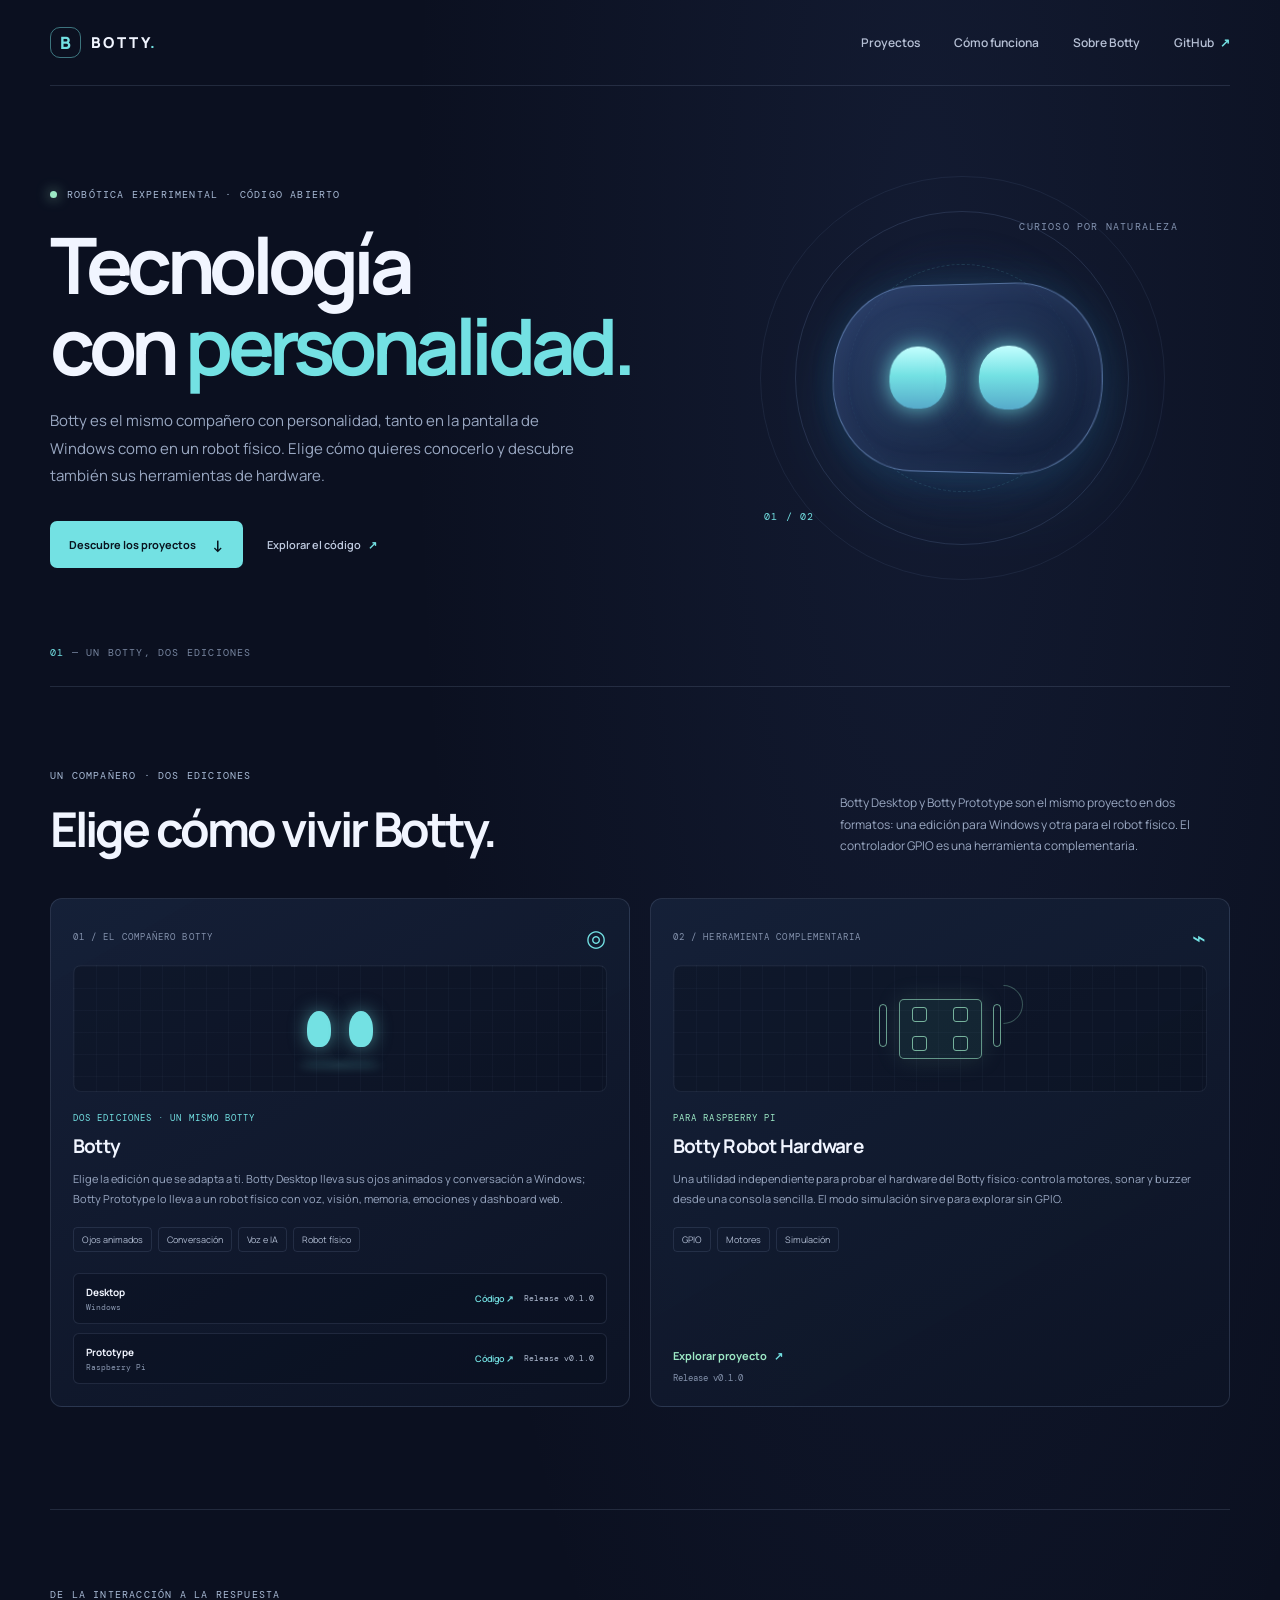
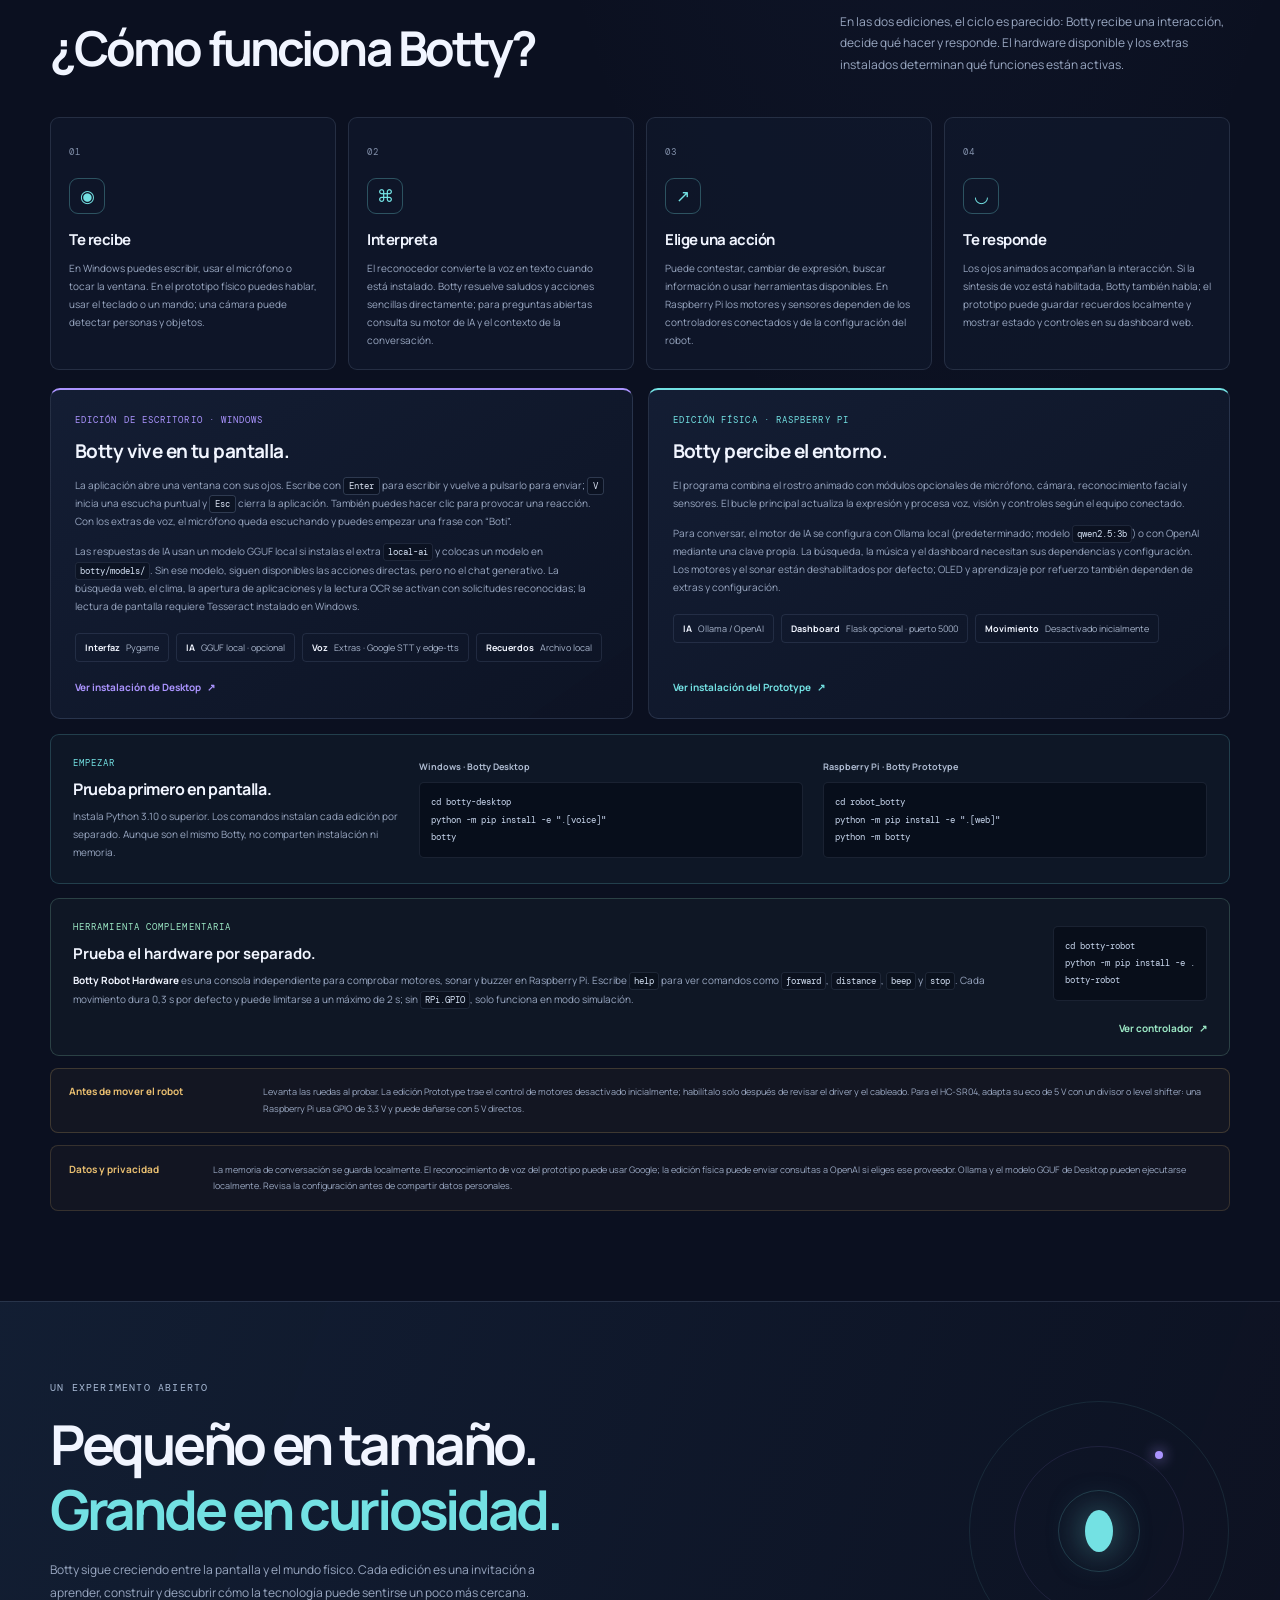
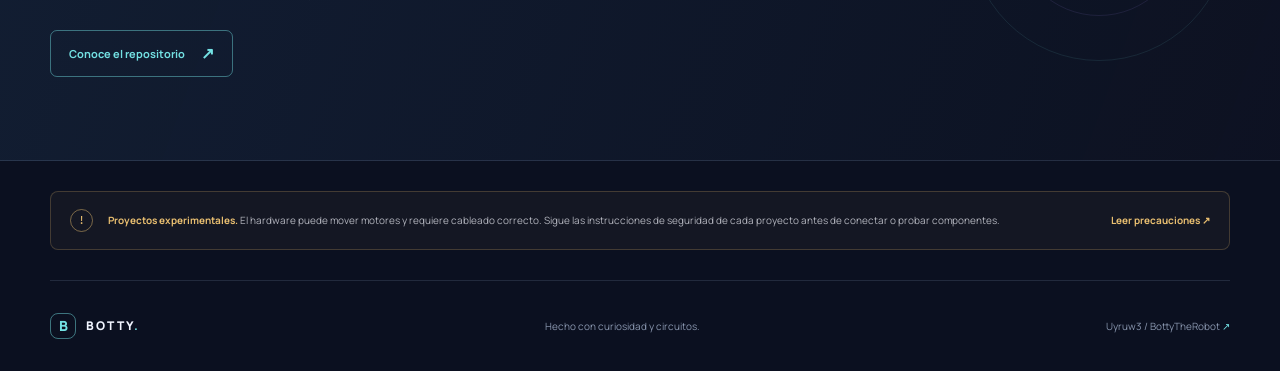
==== commit 5e593738: "Explain how Botty works on project website Add interaction flow, edition setup details, AI and voice" ====
--- a/docs/index.html
+++ b/docs/index.html
@@ -6,7 +6,7 @@
     <meta name="theme-color" content="#0b1020">
     <meta
       name="description"
-      content="Conoce Botty: el mismo compañero en edición de escritorio para Windows y prototipo físico para Raspberry Pi, más herramientas de hardware."
+      content="Conoce cómo funciona Botty: la misma personalidad en escritorio Windows y robot Raspberry Pi, con guía de uso, IA, voz, privacidad y hardware."
     >
     <title>Botty — robótica con personalidad</title>
     <link rel="stylesheet" href="styles.css">
@@ -19,6 +19,7 @@
       </a>
       <nav aria-label="Navegación principal">
         <a href="#proyectos">Proyectos</a>
+        <a href="#funcionamiento">Cómo funciona</a>
         <a href="#filosofia">Sobre Botty</a>
         <a class="nav-link" href="https://github.com/Uyruw3/BottyTheRobot">GitHub <span aria-hidden="true">↗</span></a>
       </nav>
@@ -122,6 +123,182 @@
         </div>
       </section>
 
+      <section class="how-it-works section-wrap" id="funcionamiento">
+        <div class="section-heading">
+          <div>
+            <p class="eyebrow">DE LA INTERACCIÓN A LA RESPUESTA</p>
+            <h2>¿Cómo funciona Botty?</h2>
+          </div>
+          <p class="section-intro">
+            En las dos ediciones, el ciclo es parecido: Botty recibe una
+            interacción, decide qué hacer y responde. El hardware disponible
+            y los extras instalados determinan qué funciones están activas.
+          </p>
+        </div>
+
+        <ol class="flow-grid">
+          <li class="flow-card">
+            <span class="flow-number">01</span>
+            <span class="flow-icon" aria-hidden="true">◉</span>
+            <h3>Te recibe</h3>
+            <p>
+              En Windows puedes escribir, usar el micrófono o tocar la ventana.
+              En el prototipo físico puedes hablar, usar el teclado o un mando;
+              una cámara puede detectar personas y objetos.
+            </p>
+          </li>
+          <li class="flow-card">
+            <span class="flow-number">02</span>
+            <span class="flow-icon" aria-hidden="true">⌘</span>
+            <h3>Interpreta</h3>
+            <p>
+              El reconocedor convierte la voz en texto cuando está instalado.
+              Botty resuelve saludos y acciones sencillas directamente; para
+              preguntas abiertas consulta su motor de IA y el contexto de la
+              conversación.
+            </p>
+          </li>
+          <li class="flow-card">
+            <span class="flow-number">03</span>
+            <span class="flow-icon" aria-hidden="true">↗</span>
+            <h3>Elige una acción</h3>
+            <p>
+              Puede contestar, cambiar de expresión, buscar información o usar
+              herramientas disponibles. En Raspberry Pi los motores y sensores
+              dependen de los controladores conectados y de la configuración
+              del robot.
+            </p>
+          </li>
+          <li class="flow-card">
+            <span class="flow-number">04</span>
+            <span class="flow-icon" aria-hidden="true">◡</span>
+            <h3>Te responde</h3>
+            <p>
+              Los ojos animados acompañan la interacción. Si la síntesis de voz
+              está habilitada, Botty también habla; el prototipo puede guardar
+              recuerdos localmente y mostrar estado y controles en su dashboard
+              web.
+            </p>
+          </li>
+        </ol>
+
+        <div class="edition-details">
+          <article class="detail-panel detail-desktop">
+            <p class="eyebrow">EDICIÓN DE ESCRITORIO · WINDOWS</p>
+            <h3>Botty vive en tu pantalla.</h3>
+            <p>
+              La aplicación abre una ventana con sus ojos. Escribe con
+              <kbd>Enter</kbd> para escribir y vuelve a pulsarlo para enviar;
+              <kbd>V</kbd> inicia una escucha puntual y <kbd>Esc</kbd> cierra la
+              aplicación. También puedes hacer clic para provocar una reacción.
+              Con los extras de voz, el micrófono queda escuchando y puedes
+              empezar una frase con “Boti”.
+            </p>
+            <p>
+              Las respuestas de IA usan un modelo GGUF local si instalas el
+              extra <code>local-ai</code> y colocas un modelo en
+              <code>botty/models/</code>. Sin ese modelo, siguen disponibles
+              las acciones directas, pero no el chat generativo. La búsqueda
+              web, el clima, la apertura de aplicaciones y la lectura OCR se
+              activan con solicitudes reconocidas; la lectura de pantalla
+              requiere Tesseract instalado en Windows.
+            </p>
+            <div class="detail-facts">
+              <span><strong>Interfaz</strong> Pygame</span>
+              <span><strong>IA</strong> GGUF local · opcional</span>
+              <span><strong>Voz</strong> Extras · Google STT y edge-tts</span>
+              <span><strong>Recuerdos</strong> Archivo local</span>
+            </div>
+            <a class="detail-link" href="https://github.com/Uyruw3/BottyTheRobot/releases/tag/botty-desktop-v0.1.0">Ver instalación de Desktop <span aria-hidden="true">↗</span></a>
+          </article>
+
+          <article class="detail-panel detail-robot">
+            <p class="eyebrow">EDICIÓN FÍSICA · RASPBERRY PI</p>
+            <h3>Botty percibe el entorno.</h3>
+            <p>
+              El programa combina el rostro animado con módulos opcionales de
+              micrófono, cámara, reconocimiento facial y sensores. El bucle
+              principal actualiza la expresión y procesa voz, visión y
+              controles según el equipo conectado.
+            </p>
+            <p>
+              Para conversar, el motor de IA se configura con Ollama local
+              (predeterminado; modelo <code>qwen2.5:3b</code>) o con OpenAI
+              mediante una clave propia. La búsqueda, la música y el dashboard
+              necesitan sus dependencias y configuración. Los motores y el
+              sonar están deshabilitados por defecto; OLED y aprendizaje por
+              refuerzo también dependen de extras y configuración.
+            </p>
+            <div class="detail-facts">
+              <span><strong>IA</strong> Ollama / OpenAI</span>
+              <span><strong>Dashboard</strong> Flask opcional · puerto 5000</span>
+              <span><strong>Movimiento</strong> Desactivado inicialmente</span>
+            </div>
+            <a class="detail-link" href="https://github.com/Uyruw3/BottyTheRobot/releases/tag/robot_botty-v0.1.0">Ver instalación del Prototype <span aria-hidden="true">↗</span></a>
+          </article>
+        </div>
+
+        <aside class="setup-panel">
+          <div>
+            <p class="eyebrow">EMPEZAR</p>
+            <h3>Prueba primero en pantalla.</h3>
+            <p>
+              Instala Python 3.10 o superior. Los comandos instalan cada edición
+              por separado. Aunque son el mismo Botty, no comparten instalación
+              ni memoria.
+            </p>
+          </div>
+          <div class="setup-command">
+            <span>Windows · Botty Desktop</span>
+            <code>cd botty-desktop<br>python -m pip install -e ".[voice]"<br>botty</code>
+          </div>
+          <div class="setup-command">
+            <span>Raspberry Pi · Botty Prototype</span>
+            <code>cd robot_botty<br>python -m pip install -e ".[web]"<br>python -m botty</code>
+          </div>
+        </aside>
+
+        <div class="hardware-how">
+          <div>
+            <p class="eyebrow">HERRAMIENTA COMPLEMENTARIA</p>
+            <h3>Prueba el hardware por separado.</h3>
+            <p>
+              <strong>Botty Robot Hardware</strong> es una consola independiente
+              para comprobar motores, sonar y buzzer en Raspberry Pi. Escribe
+              <code>help</code> para ver comandos como <code>forward</code>,
+              <code>distance</code>, <code>beep</code> y <code>stop</code>.
+              Cada movimiento dura 0,3 s por defecto y puede limitarse a un
+              máximo de 2 s; sin <code>RPi.GPIO</code>, solo funciona en modo
+              simulación.
+            </p>
+          </div>
+          <code class="hardware-install">cd botty-robot<br>python -m pip install -e .<br>botty-robot</code>
+          <a class="detail-link" href="https://github.com/Uyruw3/BottyTheRobot/releases/tag/botty-robot-v0.1.0">Ver controlador <span aria-hidden="true">↗</span></a>
+        </div>
+
+        <aside class="robot-config-note">
+          <strong>Antes de mover el robot</strong>
+          <p>
+            Levanta las ruedas al probar. La edición Prototype trae el control
+            de motores desactivado inicialmente; habilítalo solo después de
+            revisar el driver y el cableado. Para el HC-SR04, adapta su eco de
+            5 V con un divisor o level shifter: una Raspberry Pi usa GPIO de
+            3,3 V y puede dañarse con 5 V directos.
+          </p>
+        </aside>
+
+        <aside class="privacy-panel">
+          <strong>Datos y privacidad</strong>
+          <p>
+            La memoria de conversación se guarda localmente. El reconocimiento
+            de voz del prototipo puede usar Google; la edición física puede
+            enviar consultas a OpenAI si eliges ese proveedor. Ollama y el
+            modelo GGUF de Desktop pueden ejecutarse localmente. Revisa la
+            configuración antes de compartir datos personales.
+          </p>
+        </aside>
+      </section>
+
       <section class="manifesto" id="filosofia">
         <div class="manifesto-inner">
           <p class="eyebrow">UN EXPERIMENTO ABIERTO</p>
--- a/docs/styles.css
+++ b/docs/styles.css
@@ -625,6 +625,306 @@
   color: var(--text);
 }
 
+.how-it-works {
+  padding: 78px 0 90px;
+  border-top: 1px solid var(--line);
+}
+
+.flow-grid {
+  display: grid;
+  grid-template-columns: repeat(4, minmax(0, 1fr));
+  gap: 12px;
+  margin: 0;
+  padding: 0;
+  list-style: none;
+}
+
+.flow-card {
+  position: relative;
+  min-height: 228px;
+  padding: 20px 18px;
+  border: 1px solid var(--line);
+  border-radius: 9px;
+  background: rgba(18, 27, 48, 0.52);
+}
+
+.flow-number {
+  color: #8290aa;
+  font-family: var(--mono);
+  font-size: 9px;
+  letter-spacing: 0.12em;
+}
+
+.flow-icon {
+  display: grid;
+  width: 36px;
+  height: 36px;
+  place-items: center;
+  margin: 18px 0 15px;
+  border: 1px solid rgba(115, 225, 227, 0.3);
+  border-radius: 9px;
+  color: var(--cyan);
+  font-size: 17px;
+}
+
+.flow-card h3,
+.detail-panel h3,
+.setup-panel h3 {
+  margin-bottom: 9px;
+  font-size: 15px;
+  letter-spacing: -0.03em;
+}
+
+.flow-card p,
+.detail-panel > p:not(.eyebrow),
+.setup-panel > div:first-child > p:not(.eyebrow),
+.privacy-panel p,
+.hardware-how p {
+  margin-bottom: 0;
+  color: var(--muted);
+  font-size: 10px;
+  line-height: 1.8;
+}
+
+code {
+  padding: 2px 4px;
+  border: 1px solid rgba(148, 170, 209, 0.14);
+  border-radius: 3px;
+  background: rgba(5, 10, 20, 0.42);
+  color: #d4e1f4;
+  font-family: var(--mono);
+  font-size: 0.92em;
+}
+
+.edition-details {
+  display: grid;
+  grid-template-columns: 1fr 1fr;
+  gap: 15px;
+  margin-top: 18px;
+}
+
+.detail-panel {
+  display: flex;
+  flex-direction: column;
+  padding: 24px;
+  border: 1px solid var(--line);
+  border-radius: 10px;
+  background: linear-gradient(145deg, rgba(22, 33, 57, 0.8), rgba(13, 20, 37, 0.82));
+}
+
+.detail-desktop {
+  border-top: 2px solid var(--violet);
+}
+
+.detail-robot {
+  border-top: 2px solid var(--cyan);
+}
+
+.detail-panel .eyebrow {
+  margin-bottom: 12px;
+  font-size: 9px;
+}
+
+.detail-desktop .eyebrow {
+  color: var(--violet);
+}
+
+.detail-robot .eyebrow {
+  color: var(--cyan);
+}
+
+.detail-panel h3 {
+  margin-bottom: 12px;
+  font-size: 19px;
+}
+
+.detail-panel > p:not(.eyebrow) + p {
+  margin-top: 12px;
+}
+
+kbd {
+  padding: 2px 5px;
+  border: 1px solid rgba(148, 170, 209, 0.26);
+  border-radius: 3px;
+  background: rgba(7, 13, 25, 0.5);
+  color: #d9e1f1;
+  font-family: var(--mono);
+  font-size: 9px;
+}
+
+.detail-facts {
+  display: flex;
+  flex-wrap: wrap;
+  gap: 7px;
+  margin: 18px 0;
+}
+
+.detail-facts span {
+  padding: 7px 9px;
+  border: 1px solid rgba(148, 170, 209, 0.14);
+  border-radius: 4px;
+  color: #a8b5cc;
+  font-size: 9px;
+}
+
+.detail-facts strong {
+  margin-right: 4px;
+  color: var(--text);
+}
+
+.detail-link {
+  margin-top: auto;
+  color: var(--cyan);
+  font-size: 10px;
+  font-weight: 700;
+}
+
+.detail-desktop .detail-link {
+  color: var(--violet);
+}
+
+.detail-link span {
+  margin-left: 4px;
+}
+
+.setup-panel {
+  display: grid;
+  grid-template-columns: 0.85fr 1fr 1fr;
+  gap: 20px;
+  align-items: center;
+  margin-top: 15px;
+  padding: 22px;
+  border: 1px solid rgba(115, 225, 227, 0.2);
+  border-radius: 9px;
+  background: rgba(115, 225, 227, 0.035);
+}
+
+.setup-panel .eyebrow {
+  margin-bottom: 9px;
+  color: var(--cyan);
+  font-size: 9px;
+}
+
+.setup-panel h3 {
+  margin-bottom: 7px;
+  font-size: 16px;
+}
+
+.setup-command {
+  display: grid;
+  gap: 9px;
+}
+
+.setup-command > span {
+  color: #aebbd1;
+  font-size: 9px;
+  font-weight: 700;
+}
+
+.setup-command code {
+  display: block;
+  overflow-x: auto;
+  padding: 11px;
+  border: 1px solid rgba(148, 170, 209, 0.13);
+  border-radius: 5px;
+  background: rgba(5, 10, 20, 0.58);
+  color: #c8d6ed;
+  font-family: var(--mono);
+  font-size: 9px;
+  line-height: 1.9;
+  white-space: nowrap;
+}
+
+.hardware-how {
+  display: grid;
+  grid-template-columns: 1fr auto;
+  align-items: center;
+  gap: 13px 24px;
+  margin-top: 14px;
+  padding: 20px 22px;
+  border: 1px solid rgba(156, 232, 197, 0.2);
+  border-radius: 9px;
+  background: rgba(156, 232, 197, 0.03);
+}
+
+.hardware-how .eyebrow {
+  margin-bottom: 8px;
+  color: var(--mint);
+  font-size: 9px;
+}
+
+.hardware-how h3 {
+  margin-bottom: 7px;
+  font-size: 15px;
+}
+
+.hardware-how p strong {
+  color: var(--text);
+}
+
+.hardware-install {
+  grid-column: 2;
+  grid-row: 1;
+  padding: 11px;
+  border: 1px solid rgba(148, 170, 209, 0.13);
+  border-radius: 5px;
+  background: rgba(5, 10, 20, 0.58);
+  color: #c8d6ed;
+  font-family: var(--mono);
+  font-size: 9px;
+  line-height: 1.9;
+  white-space: nowrap;
+}
+
+.hardware-how > .detail-link {
+  grid-column: 2;
+  justify-self: end;
+  color: var(--mint);
+}
+
+.robot-config-note {
+  display: grid;
+  grid-template-columns: 180px 1fr;
+  gap: 14px;
+  margin-top: 12px;
+  padding: 15px 18px;
+  border: 1px solid rgba(232, 190, 112, 0.2);
+  border-radius: 8px;
+  background: rgba(232, 190, 112, 0.035);
+}
+
+.robot-config-note > strong {
+  color: #e8be70;
+  font-size: 10px;
+}
+
+.robot-config-note p {
+  margin: 0;
+  color: var(--muted);
+  font-size: 9px;
+  line-height: 1.8;
+}
+
+.privacy-panel {
+  display: grid;
+  grid-template-columns: 130px 1fr;
+  gap: 14px;
+  margin-top: 12px;
+  padding: 16px 18px;
+  border: 1px solid rgba(232, 190, 112, 0.17);
+  border-radius: 8px;
+  background: rgba(232, 190, 112, 0.03);
+}
+
+.privacy-panel > strong {
+  color: #e8be70;
+  font-size: 10px;
+}
+
+.privacy-panel p {
+  font-size: 9px;
+}
+
 .edition-links {
   display: grid;
   gap: 9px;
@@ -857,6 +1157,34 @@
   .project-card {
     min-height: 485px;
   }
+
+  .flow-grid {
+    grid-template-columns: repeat(2, minmax(0, 1fr));
+  }
+
+  .setup-panel {
+    grid-template-columns: 1fr 1fr;
+  }
+
+  .setup-panel > div:first-child {
+    grid-column: 1 / -1;
+  }
+
+  .hardware-how {
+    grid-template-columns: 1fr;
+  }
+
+  .hardware-install,
+  .hardware-how > .detail-link {
+    grid-column: 1;
+    grid-row: auto;
+    justify-self: start;
+  }
+
+  .robot-config-note {
+    grid-template-columns: 1fr;
+    gap: 7px;
+  }
 }
 
 @media (max-width: 650px) {
@@ -910,6 +1238,10 @@
     padding: 60px 0 68px;
   }
 
+  .how-it-works {
+    padding: 58px 0 65px;
+  }
+
   .section-heading {
     display: block;
   }
@@ -928,6 +1260,34 @@
 
   .project-illustration {
     height: 145px;
+  }
+
+  .flow-grid,
+  .edition-details,
+  .setup-panel {
+    grid-template-columns: 1fr;
+  }
+
+  .flow-card {
+    min-height: 0;
+  }
+
+  .flow-icon {
+    margin: 13px 0 11px;
+  }
+
+  .setup-panel > div:first-child {
+    grid-column: auto;
+  }
+
+  .hardware-install {
+    max-width: 100%;
+    overflow-x: auto;
+  }
+
+  .privacy-panel {
+    grid-template-columns: 1fr;
+    gap: 7px;
   }
 
   .edition-link {
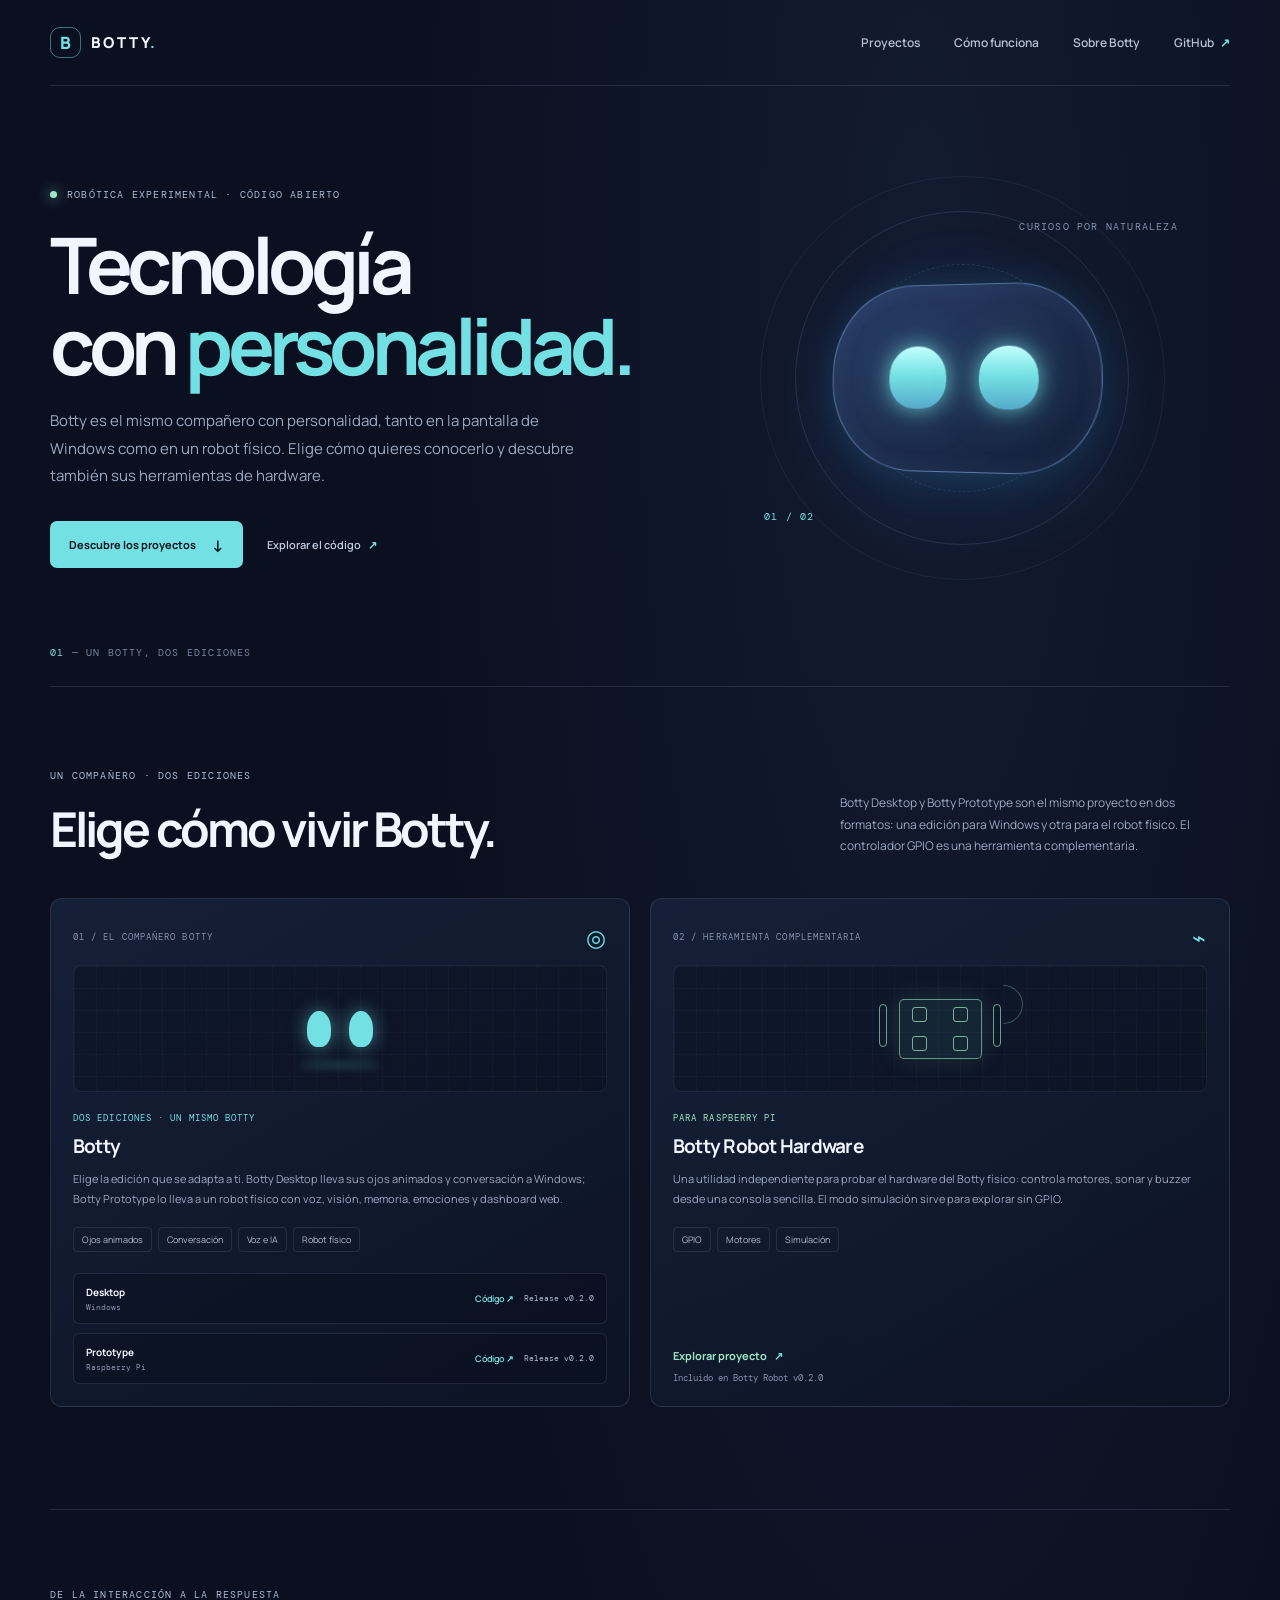
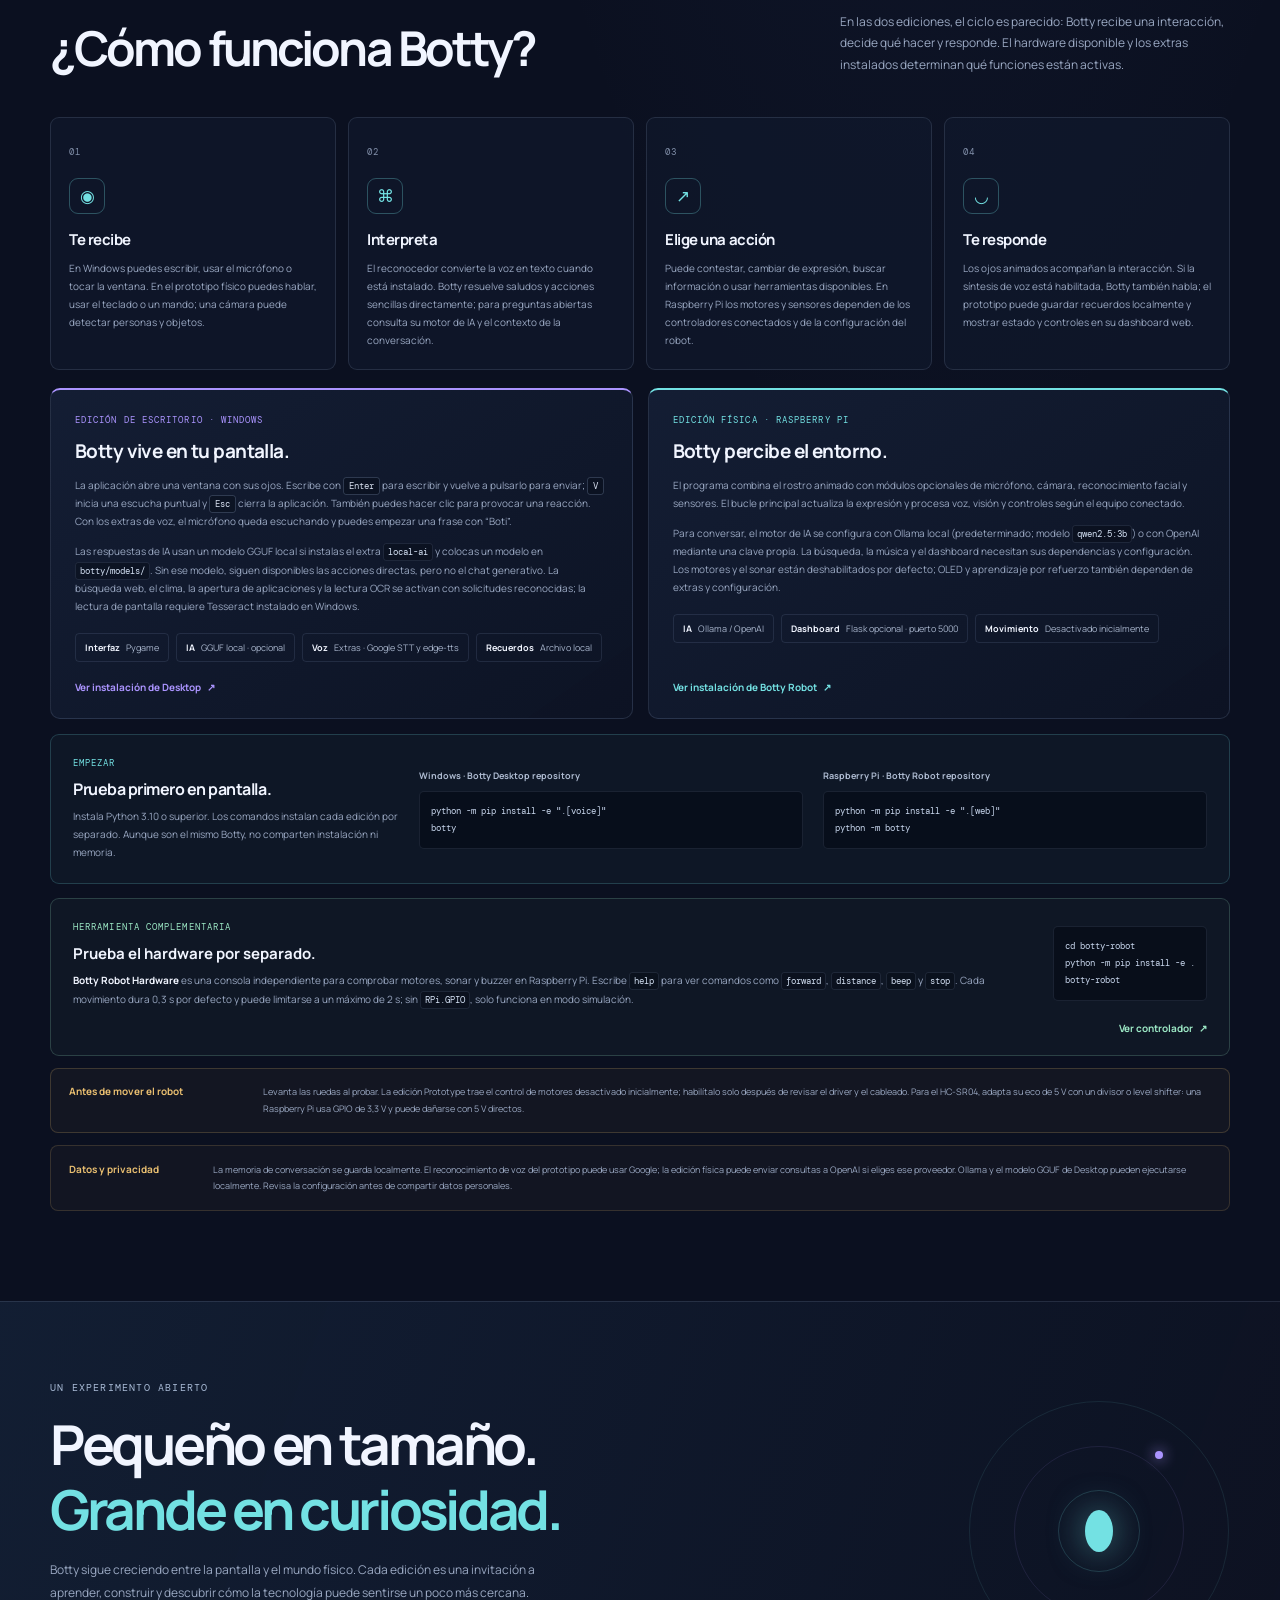
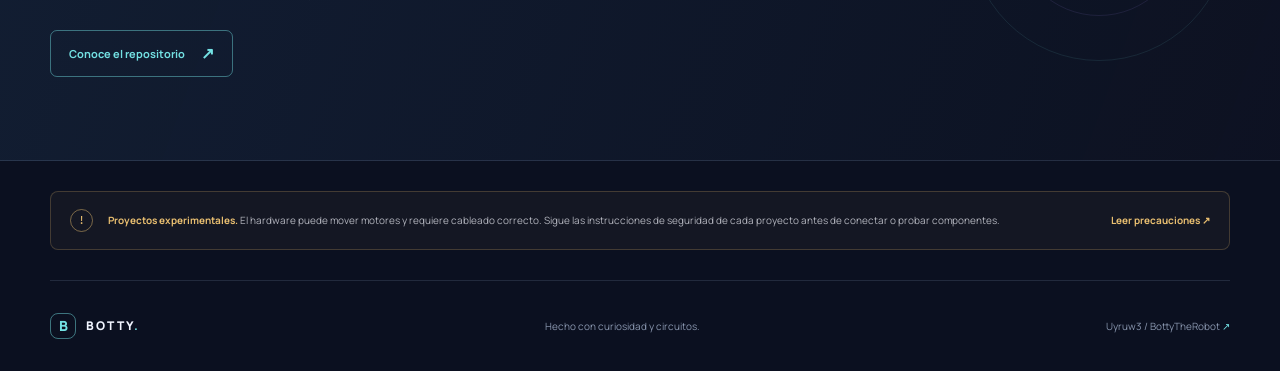
==== commit b28f57f2: "Split Botty desktop and robot releases Prepare standalone repositories for the Windows and Raspberry" ====
--- a/docs/index.html
+++ b/docs/index.html
@@ -86,13 +86,13 @@
             <div class="edition-links">
               <div class="edition-link">
                 <span><strong>Desktop</strong><small>Windows</small></span>
-                <a href="https://github.com/Uyruw3/BottyTheRobot/tree/botty-desktop-v0.1.0/botty-desktop">Código <span aria-hidden="true">↗</span></a>
-                <a href="https://github.com/Uyruw3/BottyTheRobot/releases/tag/botty-desktop-v0.1.0">Release v0.1.0</a>
+                <a href="https://github.com/Uyruw3/BottyDesktop">Código <span aria-hidden="true">↗</span></a>
+                <a href="https://github.com/Uyruw3/BottyDesktop/releases/tag/v0.2.0">Release v0.2.0</a>
               </div>
               <div class="edition-link">
                 <span><strong>Prototype</strong><small>Raspberry Pi</small></span>
-                <a href="https://github.com/Uyruw3/BottyTheRobot/tree/robot_botty-v0.1.0/robot_botty">Código <span aria-hidden="true">↗</span></a>
-                <a href="https://github.com/Uyruw3/BottyTheRobot/releases/tag/robot_botty-v0.1.0">Release v0.1.0</a>
+                <a href="https://github.com/Uyruw3/BottyRobot">Código <span aria-hidden="true">↗</span></a>
+                <a href="https://github.com/Uyruw3/BottyRobot/releases/tag/v0.2.0">Release v0.2.0</a>
               </div>
             </div>
           </article>
@@ -115,10 +115,10 @@
             <ul class="tag-list" aria-label="Funciones principales">
               <li>GPIO</li><li>Motores</li><li>Simulación</li>
             </ul>
-            <a class="card-link" href="https://github.com/Uyruw3/BottyTheRobot/tree/botty-robot-v0.1.0/botty-robot">
+            <a class="card-link" href="https://github.com/Uyruw3/BottyRobot/tree/main/botty-robot">
               Explorar proyecto <span aria-hidden="true">↗</span>
             </a>
-            <a class="release-link" href="https://github.com/Uyruw3/BottyTheRobot/releases/tag/botty-robot-v0.1.0">Release v0.1.0</a>
+            <a class="release-link" href="https://github.com/Uyruw3/BottyRobot/releases/tag/v0.2.0">Incluido en Botty Robot v0.2.0</a>
           </article>
         </div>
       </section>
@@ -209,7 +209,7 @@
               <span><strong>Voz</strong> Extras · Google STT y edge-tts</span>
               <span><strong>Recuerdos</strong> Archivo local</span>
             </div>
-            <a class="detail-link" href="https://github.com/Uyruw3/BottyTheRobot/releases/tag/botty-desktop-v0.1.0">Ver instalación de Desktop <span aria-hidden="true">↗</span></a>
+            <a class="detail-link" href="https://github.com/Uyruw3/BottyDesktop/releases/tag/v0.2.0">Ver instalación de Desktop <span aria-hidden="true">↗</span></a>
           </article>
 
           <article class="detail-panel detail-robot">
@@ -234,7 +234,7 @@
               <span><strong>Dashboard</strong> Flask opcional · puerto 5000</span>
               <span><strong>Movimiento</strong> Desactivado inicialmente</span>
             </div>
-            <a class="detail-link" href="https://github.com/Uyruw3/BottyTheRobot/releases/tag/robot_botty-v0.1.0">Ver instalación del Prototype <span aria-hidden="true">↗</span></a>
+            <a class="detail-link" href="https://github.com/Uyruw3/BottyRobot/releases/tag/v0.2.0">Ver instalación de Botty Robot <span aria-hidden="true">↗</span></a>
           </article>
         </div>
 
@@ -249,12 +249,12 @@
             </p>
           </div>
           <div class="setup-command">
-            <span>Windows · Botty Desktop</span>
-            <code>cd botty-desktop<br>python -m pip install -e ".[voice]"<br>botty</code>
+            <span>Windows · Botty Desktop repository</span>
+            <code>python -m pip install -e ".[voice]"<br>botty</code>
           </div>
           <div class="setup-command">
-            <span>Raspberry Pi · Botty Prototype</span>
-            <code>cd robot_botty<br>python -m pip install -e ".[web]"<br>python -m botty</code>
+            <span>Raspberry Pi · Botty Robot repository</span>
+            <code>python -m pip install -e ".[web]"<br>python -m botty</code>
           </div>
         </aside>
 
@@ -273,7 +273,7 @@
             </p>
           </div>
           <code class="hardware-install">cd botty-robot<br>python -m pip install -e .<br>botty-robot</code>
-          <a class="detail-link" href="https://github.com/Uyruw3/BottyTheRobot/releases/tag/botty-robot-v0.1.0">Ver controlador <span aria-hidden="true">↗</span></a>
+          <a class="detail-link" href="https://github.com/Uyruw3/BottyRobot/releases/tag/v0.2.0">Ver controlador <span aria-hidden="true">↗</span></a>
         </div>
 
         <aside class="robot-config-note">
@@ -316,7 +316,7 @@
       <aside class="safety-note">
         <span class="safety-icon" aria-hidden="true">!</span>
         <p><strong>Proyectos experimentales.</strong> El hardware puede mover motores y requiere cableado correcto. Sigue las instrucciones de seguridad de cada proyecto antes de conectar o probar componentes.</p>
-        <a href="https://github.com/Uyruw3/BottyTheRobot/tree/botty-robot-v0.1.0/botty-robot#requirements-and-wiring">Leer precauciones <span aria-hidden="true">↗</span></a>
+        <a href="https://github.com/Uyruw3/BottyRobot/tree/main/botty-robot#requirements-and-wiring">Leer precauciones <span aria-hidden="true">↗</span></a>
       </aside>
     </main>
 
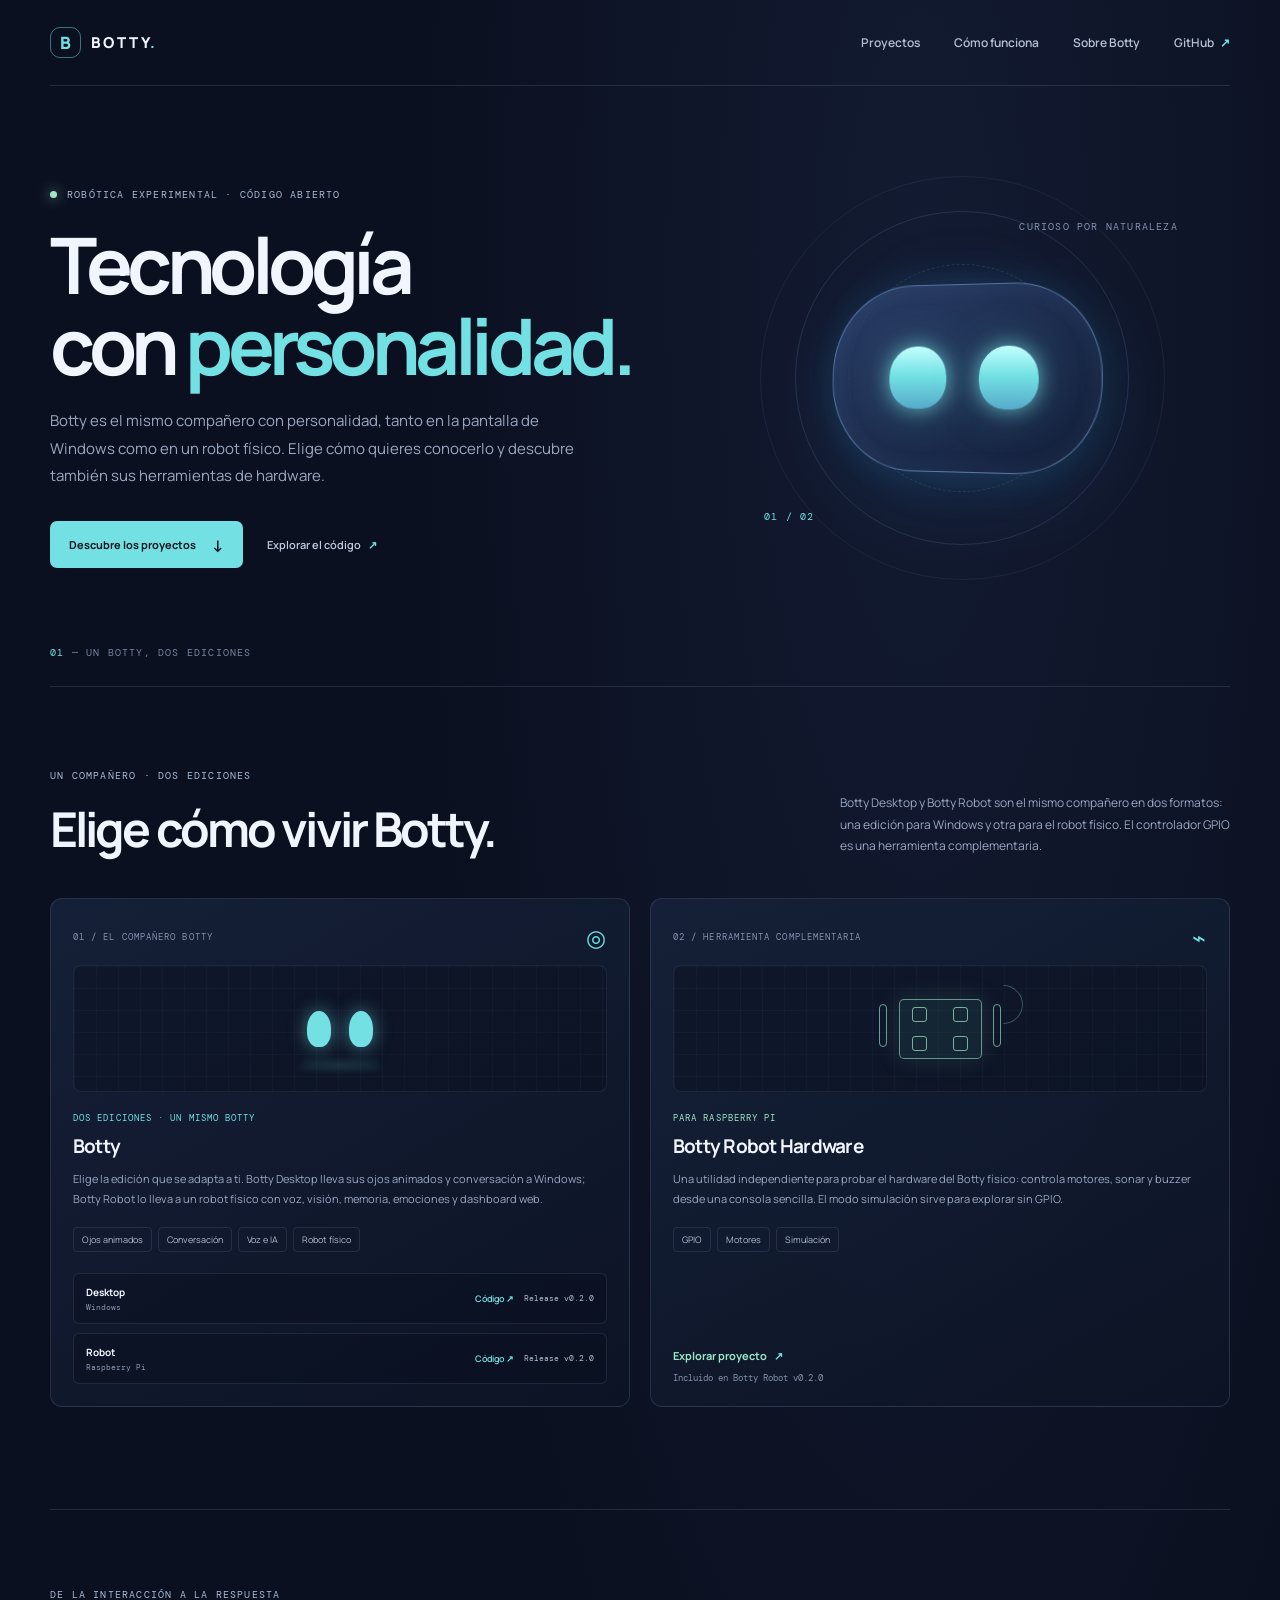
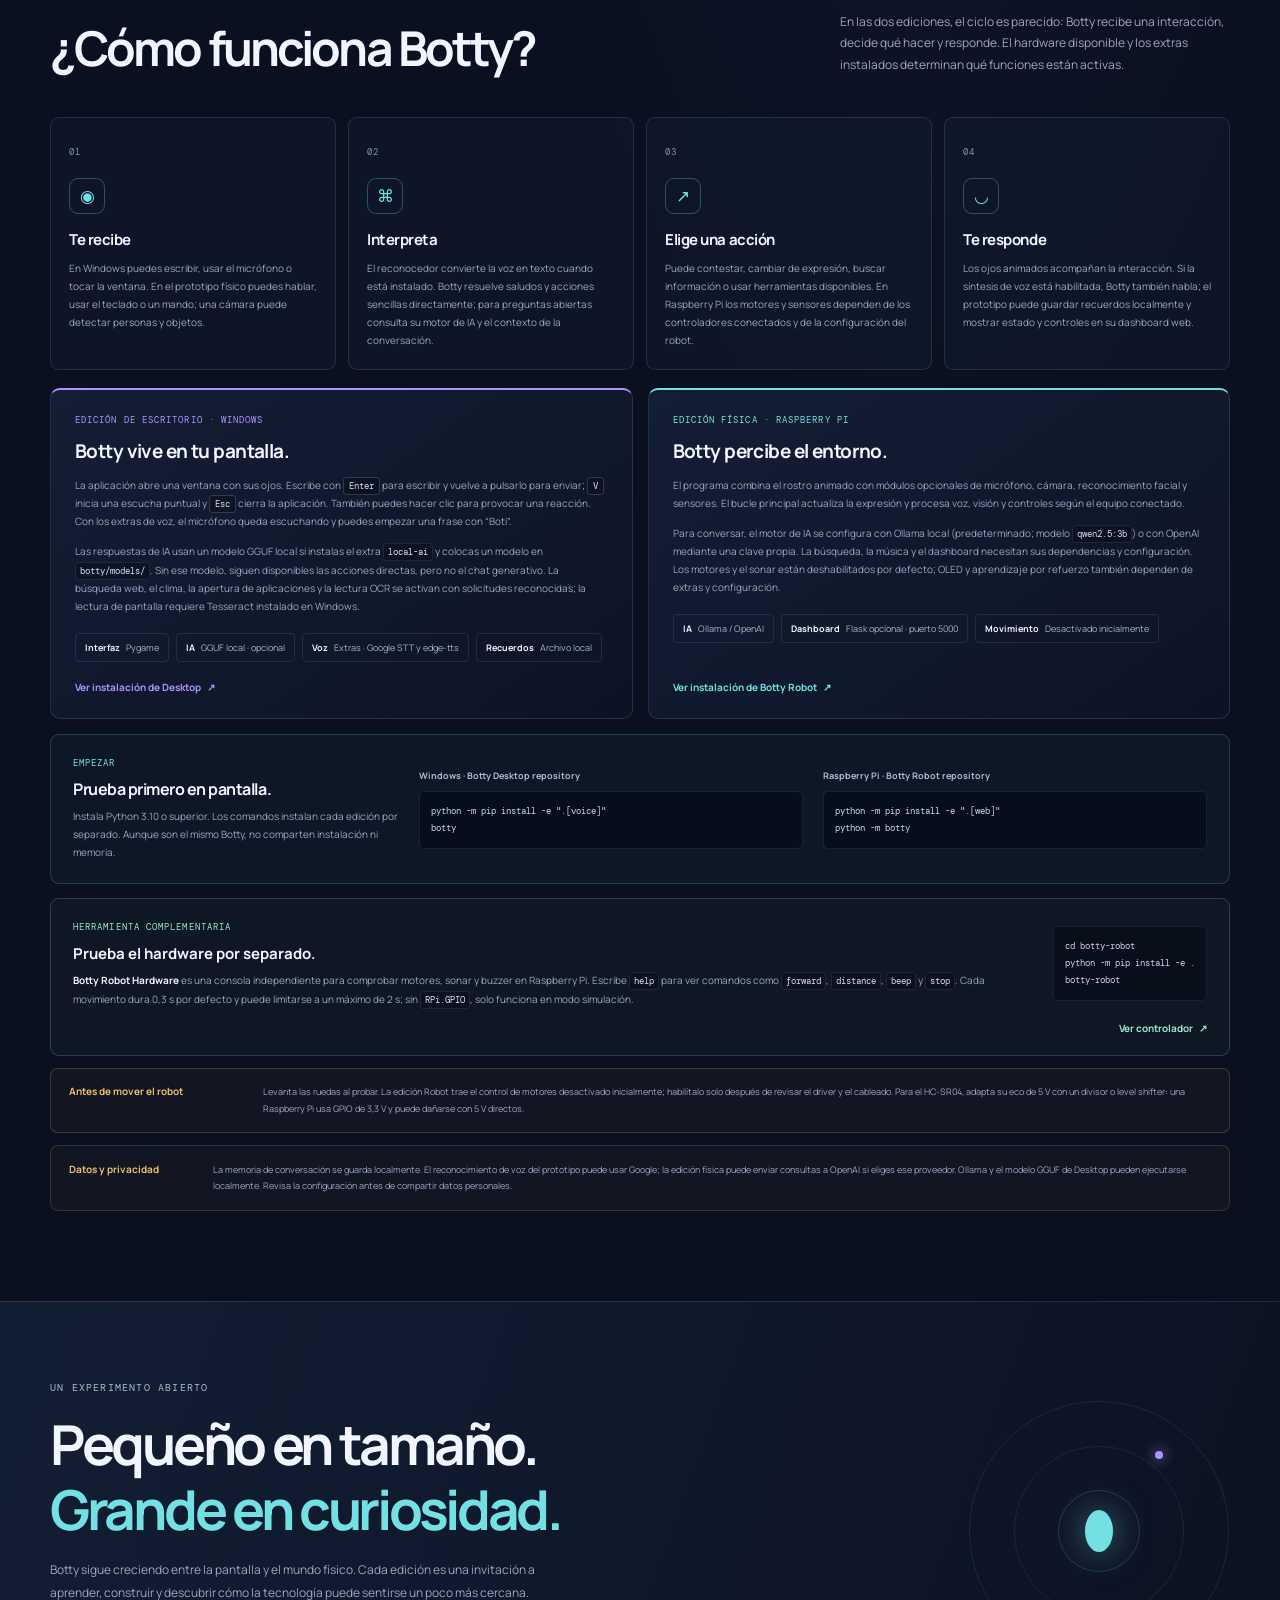
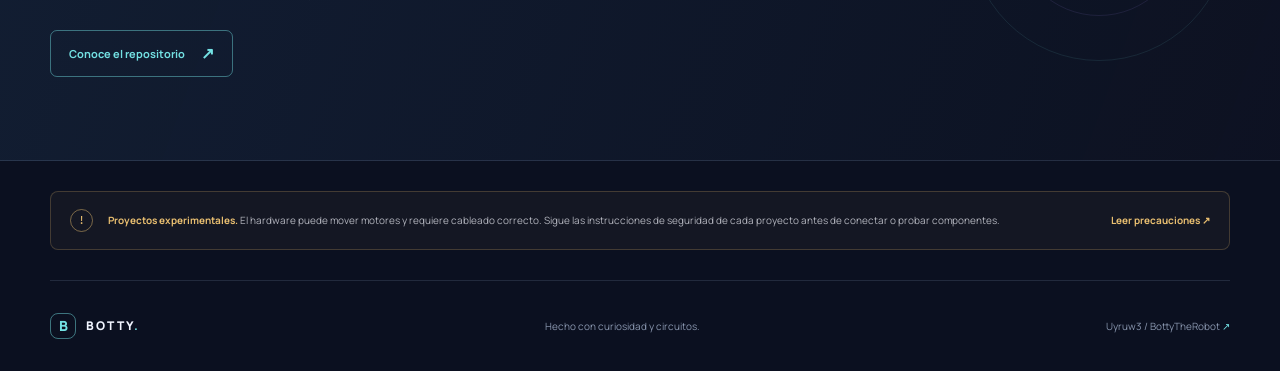
==== commit 9a06d772: "Name the physical edition Botty Robot Keep the public site consistent with the standalone repository" ====
--- a/docs/index.html
+++ b/docs/index.html
@@ -60,7 +60,7 @@
             <h2>Elige cómo vivir Botty.</h2>
           </div>
           <p class="section-intro">
-            Botty Desktop y Botty Prototype son el mismo proyecto en dos
+            Botty Desktop y Botty Robot son el mismo compañero en dos
             formatos: una edición para Windows y otra para el robot físico.
             El controlador GPIO es una herramienta complementaria.
           </p>
@@ -77,7 +77,7 @@
             <h3>Botty</h3>
             <p class="project-description">
               Elige la edición que se adapta a ti. Botty Desktop lleva sus ojos
-              animados y conversación a Windows; Botty Prototype lo lleva a un
+              animados y conversación a Windows; Botty Robot lo lleva a un
               robot físico con voz, visión, memoria, emociones y dashboard web.
             </p>
             <ul class="tag-list" aria-label="Funciones de Botty">
@@ -90,7 +90,7 @@
                 <a href="https://github.com/Uyruw3/BottyDesktop/releases/tag/v0.2.0">Release v0.2.0</a>
               </div>
               <div class="edition-link">
-                <span><strong>Prototype</strong><small>Raspberry Pi</small></span>
+                <span><strong>Robot</strong><small>Raspberry Pi</small></span>
                 <a href="https://github.com/Uyruw3/BottyRobot">Código <span aria-hidden="true">↗</span></a>
                 <a href="https://github.com/Uyruw3/BottyRobot/releases/tag/v0.2.0">Release v0.2.0</a>
               </div>
@@ -279,7 +279,7 @@
         <aside class="robot-config-note">
           <strong>Antes de mover el robot</strong>
           <p>
-            Levanta las ruedas al probar. La edición Prototype trae el control
+            Levanta las ruedas al probar. La edición Robot trae el control
             de motores desactivado inicialmente; habilítalo solo después de
             revisar el driver y el cableado. Para el HC-SR04, adapta su eco de
             5 V con un divisor o level shifter: una Raspberry Pi usa GPIO de
